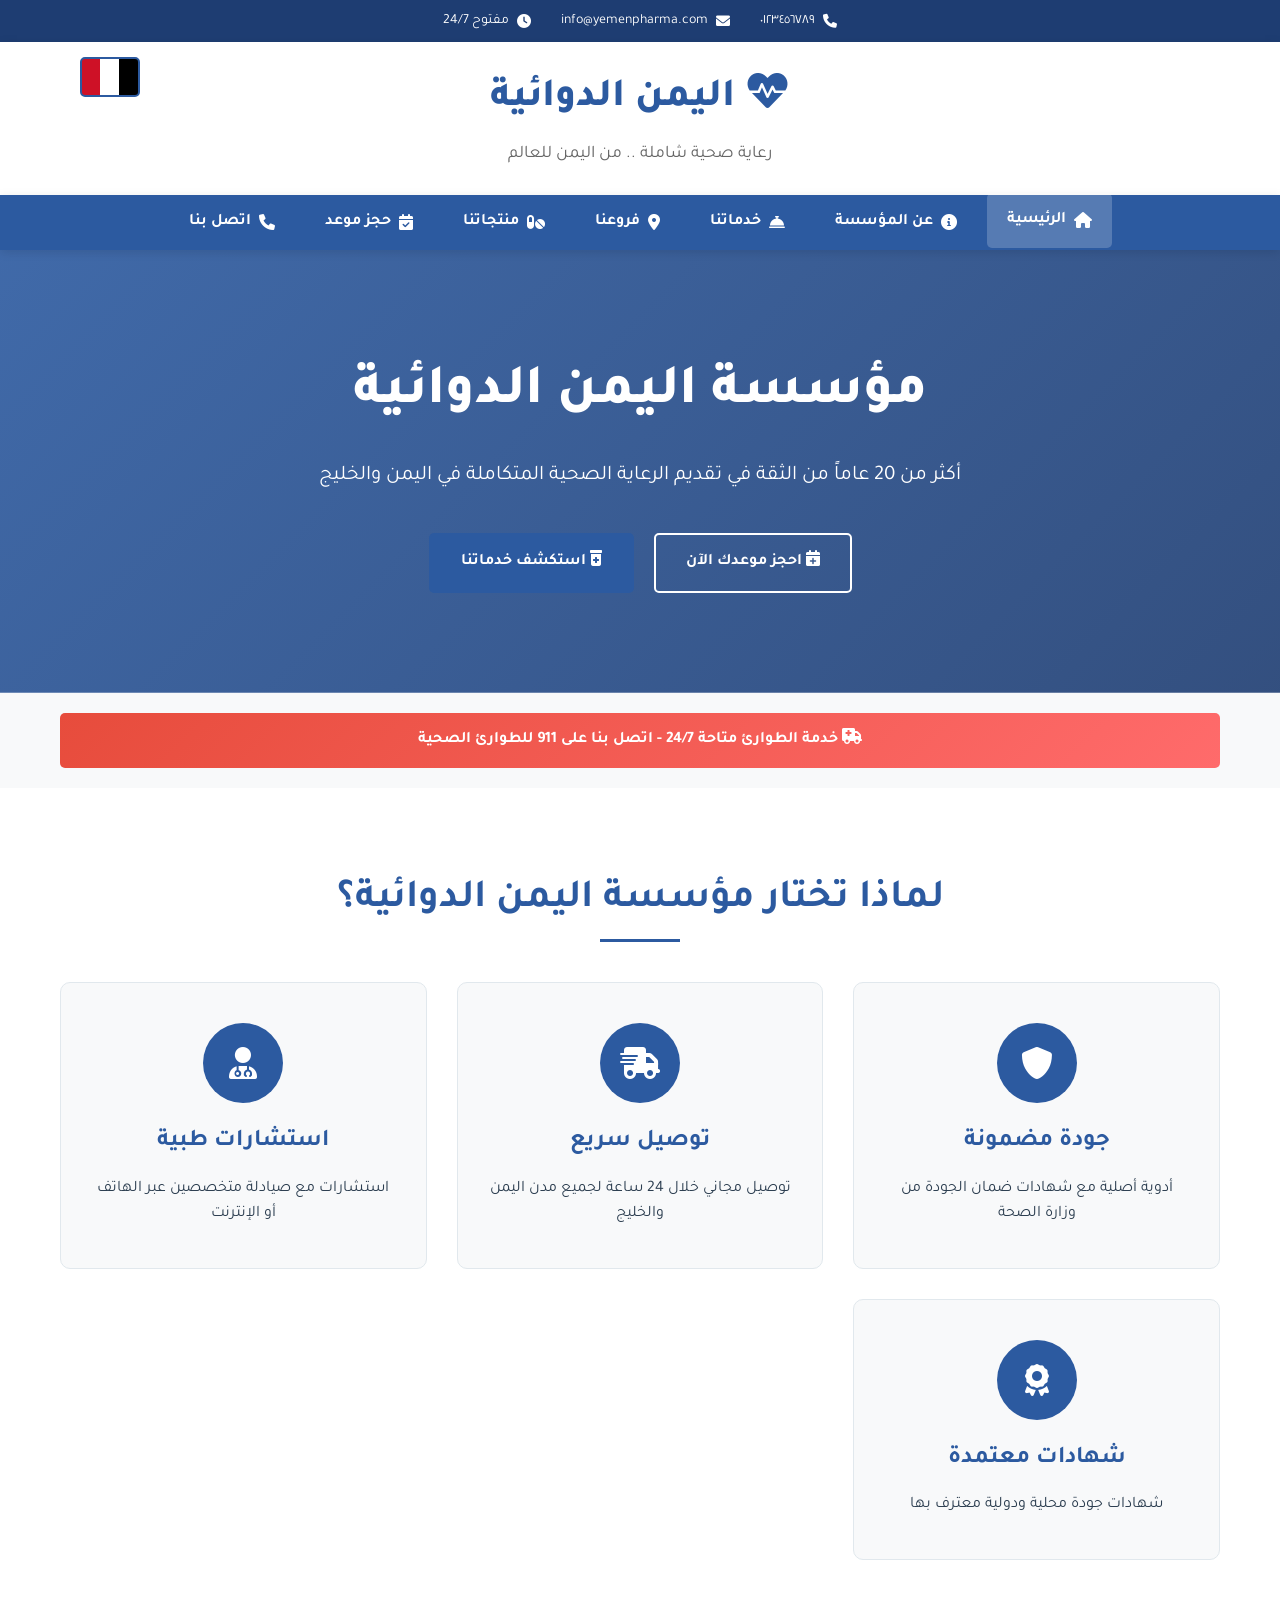
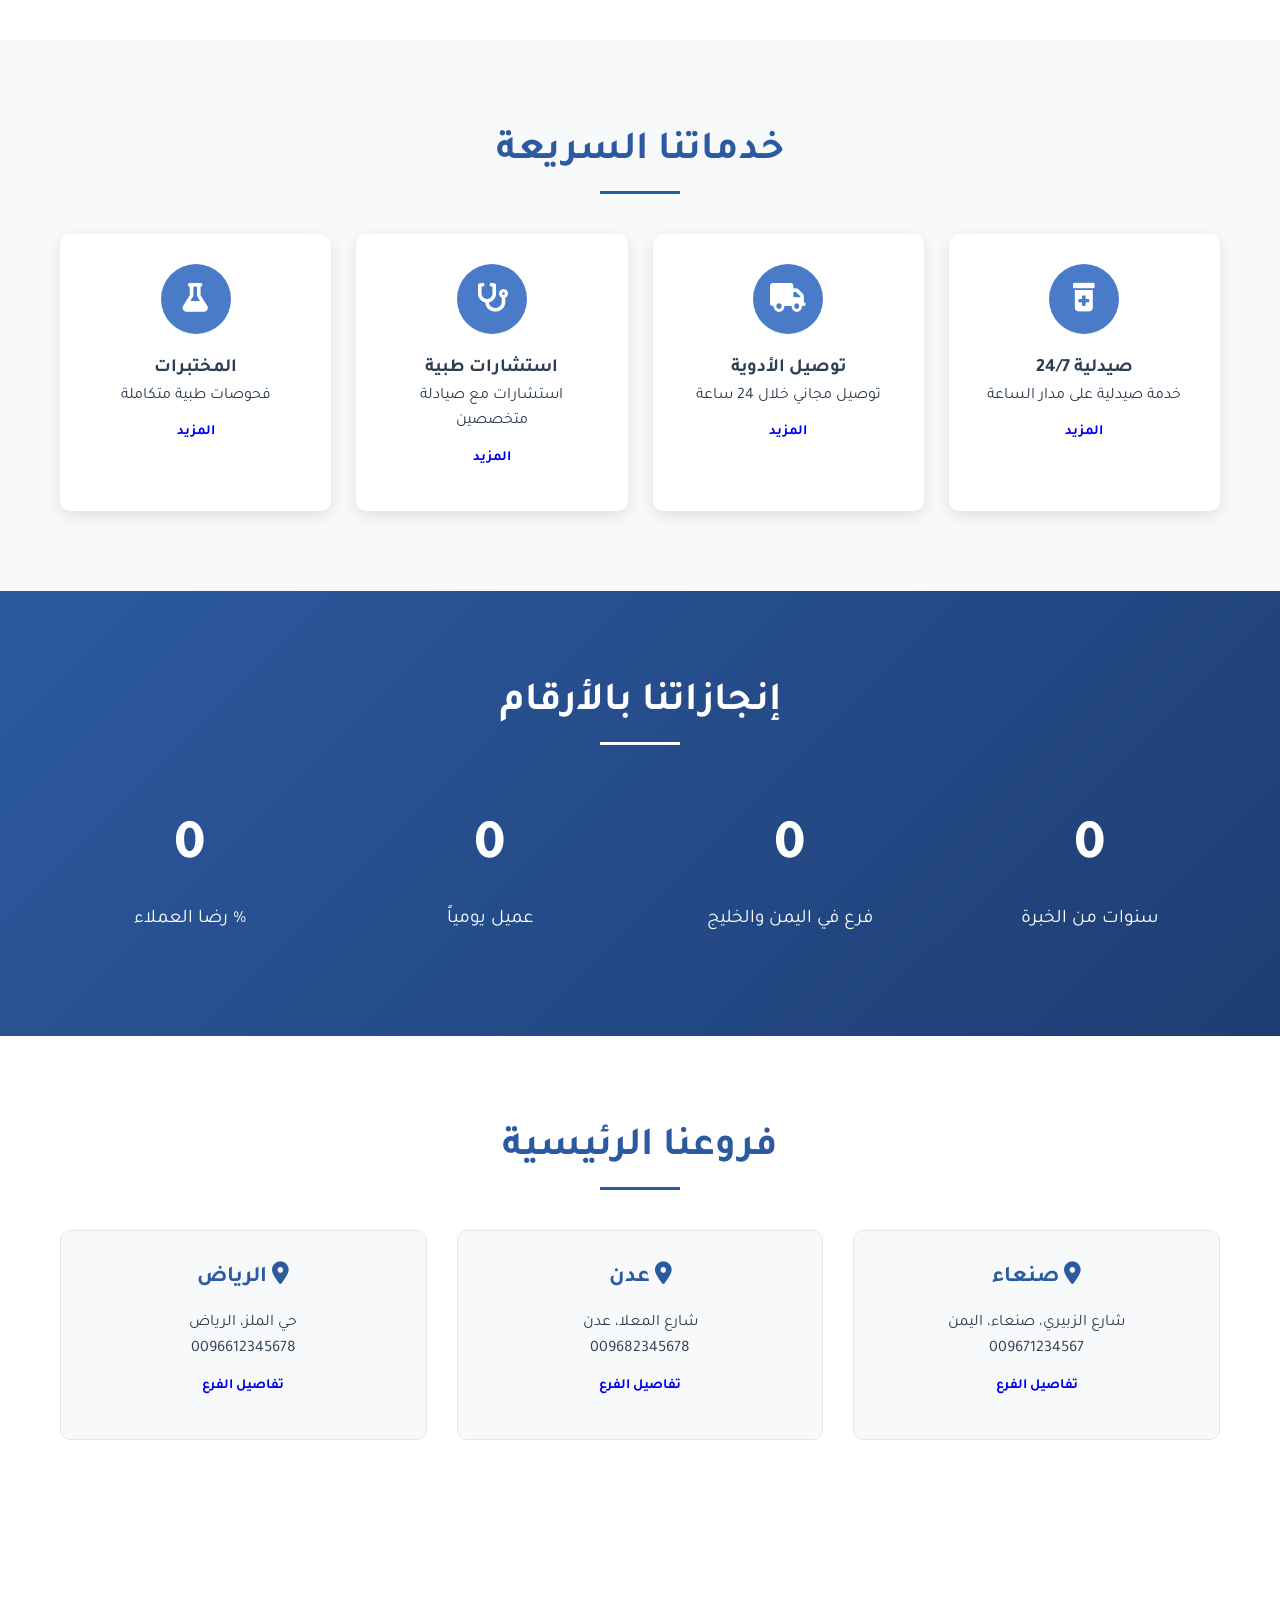
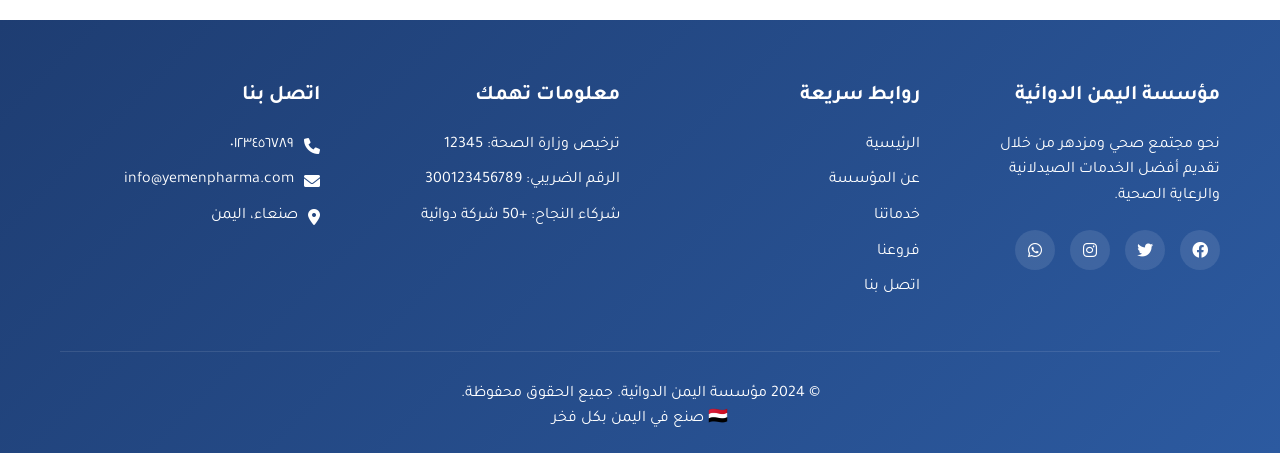
==== index.html @ 2f586ad7 "Add files via upload" ====
<!DOCTYPE html>
<html lang="ar" dir="rtl">
<head>
    <meta charset="UTF-8">
    <meta name="viewport" content="width=device-width, initial-scale=1.0">
    <title>مؤسسة اليمن الدوائية - الصفحة الرئيسية</title>
    <link rel="stylesheet" href="style.css">
    <link rel="stylesheet" href="https://cdnjs.cloudflare.com/ajax/libs/font-awesome/6.0.0/css/all.min.css">
    <link href="https://fonts.googleapis.com/css2?family=Tajawal:wght@300;400;500;600;700;800&display=swap" rel="stylesheet">
</head>
<body>
    <!-- الشريط العلوي -->
    <div class="top-bar">
        <div class="container">
            <div class="top-bar-content">
                <span><i class="fas fa-phone"></i> ٠١٢٣٤٥٦٧٨٩</span>
                <span><i class="fas fa-envelope"></i> info@yemenpharma.com</span>
                <span><i class="fas fa-clock"></i> مفتوح 24/7</span>
            </div>
        </div>
    </div>

    <!-- الهيدر -->
    <header class="header">
        <div class="container">
            <div class="logo-section">
                <div class="yemen-flag"></div>
                <div class="logo">
                    <i class="fas fa-heartbeat"></i> اليمن الدوائية
                </div>
                <p class="tagline">رعاية صحية شاملة .. من اليمن للعالم</p>
            </div>
        </div>

        <!-- التنقل -->
        <nav class="nav">
            <div class="container">
                <button class="mobile-menu-btn" id="mobileMenuBtn">
                    <i class="fas fa-bars"></i>
                </button>
                
                <div class="nav-container" id="navContainer">
                    <a href="index.html" class="active"><i class="fas fa-home"></i> الرئيسية</a>
                    <a href="about.html"><i class="fas fa-info-circle"></i> عن المؤسسة</a>
                    <a href="services.html"><i class="fas fa-concierge-bell"></i> خدماتنا</a>
                    <a href="branches.html"><i class="fas fa-map-marker-alt"></i> فروعنا</a>
                    <a href="products.html"><i class="fas fa-pills"></i> منتجاتنا</a>
                    <a href="booking.html"><i class="fas fa-calendar-check"></i> حجز موعد</a>
                    <a href="contact.html"><i class="fas fa-phone"></i> اتصل بنا</a>
                </div>
            </div>
        </nav>
    </header>

    <!-- قسم البطل -->
    <section class="hero">
        <div class="container">
            <div class="hero-content">
                <h1>مؤسسة اليمن الدوائية</h1>
                <p>أكثر من 20 عاماً من الثقة في تقديم الرعاية الصحية المتكاملة في اليمن والخليج</p>
                <div class="hero-buttons">
                    <a href="booking.html" class="btn btn-outline">
                        <i class="fas fa-calendar-plus"></i> احجز موعدك الآن
                    </a>
                    <a href="services.html" class="btn btn-primary">
                        <i class="fas fa-prescription-bottle-alt"></i> استكشف خدماتنا
                    </a>
                </div>
            </div>
        </div>
    </section>

    <!-- شريط الطوارئ -->
    <div class="container">
        <div class="emergency-banner">
            <i class="fas fa-ambulance"></i>
            خدمة الطوارئ متاحة 24/7 - اتصل بنا على 911 للطوارئ الصحية
        </div>
    </div>

    <!-- المميزات -->
    <section class="features-section">
        <div class="container">
            <h2 class="section-title">لماذا تختار مؤسسة اليمن الدوائية؟</h2>
            
            <div class="features-grid">
                <div class="feature-card">
                    <div class="feature-icon">
                        <i class="fas fa-shield-alt"></i>
                    </div>
                    <h3>جودة مضمونة</h3>
                    <p>أدوية أصلية مع شهادات ضمان الجودة من وزارة الصحة</p>
                </div>
                <div class="feature-card">
                    <div class="feature-icon">
                        <i class="fas fa-shipping-fast"></i>
                    </div>
                    <h3>توصيل سريع</h3>
                    <p>توصيل مجاني خلال 24 ساعة لجميع مدن اليمن والخليج</p>
                </div>
                <div class="feature-card">
                    <div class="feature-icon">
                        <i class="fas fa-user-md"></i>
                    </div>
                    <h3>استشارات طبية</h3>
                    <p>استشارات مع صيادلة متخصصين عبر الهاتف أو الإنترنت</p>
                </div>
                <div class="feature-card">
                    <div class="feature-icon">
                        <i class="fas fa-award"></i>
                    </div>
                    <h3>شهادات معتمدة</h3>
                    <p>شهادات جودة محلية ودولية معترف بها</p>
                </div>
            </div>
        </div>
    </section>

    <!-- الخدمات السريعة -->
    <section class="quick-services">
        <div class="container">
            <h2 class="section-title">خدماتنا السريعة</h2>
            
            <div class="services-grid">
                <div class="service-card">
                    <div class="service-icon">
                        <i class="fas fa-prescription-bottle-alt"></i>
                    </div>
                    <h3>صيدلية 24/7</h3>
                    <p>خدمة صيدلية على مدار الساعة</p>
                    <a href="services.html#pharmacy" class="btn btn-small">المزيد</a>
                </div>
                <div class="service-card">
                    <div class="service-icon">
                        <i class="fas fa-truck"></i>
                    </div>
                    <h3>توصيل الأدوية</h3>
                    <p>توصيل مجاني خلال 24 ساعة</p>
                    <a href="services.html#delivery" class="btn btn-small">المزيد</a>
                </div>
                <div class="service-card">
                    <div class="service-icon">
                        <i class="fas fa-stethoscope"></i>
                    </div>
                    <h3>استشارات طبية</h3>
                    <p>استشارات مع صيادلة متخصصين</p>
                    <a href="services.html#consultation" class="btn btn-small">المزيد</a>
                </div>
                <div class="service-card">
                    <div class="service-icon">
                        <i class="fas fa-flask"></i>
                    </div>
                    <h3>المختبرات</h3>
                    <p>فحوصات طبية متكاملة</p>
                    <a href="services.html#lab" class="btn btn-small">المزيد</a>
                </div>
            </div>
        </div>
    </section>

    <!-- الإحصائيات -->
    <section class="stats-section">
        <div class="container">
            <h2 class="section-title">إنجازاتنا بالأرقام</h2>
            
            <div class="stats-grid">
                <div class="stat-item">
                    <div class="stat-number" data-count="20">0</div>
                    <div class="stat-label">سنوات من الخبرة</div>
                </div>
                <div class="stat-item">
                    <div class="stat-number" data-count="50">0</div>
                    <div class="stat-label">فرع في اليمن والخليج</div>
                </div>
                <div class="stat-item">
                    <div class="stat-number" data-count="1000">0</div>
                    <div class="stat-label">عميل يومياً</div>
                </div>
                <div class="stat-item">
                    <div class="stat-number" data-count="98">0</div>
                    <div class="stat-label">% رضا العملاء</div>
                </div>
            </div>
        </div>
    </section>

    <!-- الفروع الرئيسية -->
    <section class="branches-preview">
        <div class="container">
            <h2 class="section-title">فروعنا الرئيسية</h2>
            
            <div class="branches-grid">
                <div class="branch-card">
                    <h3><i class="fas fa-map-marker-alt"></i> صنعاء</h3>
                    <p>شارع الزبيري، صنعاء، اليمن</p>
                    <p>009671234567</p>
                    <a href="branches.html#sanaa" class="btn btn-small">تفاصيل الفرع</a>
                </div>
                <div class="branch-card">
                    <h3><i class="fas fa-map-marker-alt"></i> عدن</h3>
                    <p>شارع المعلا، عدن</p>
                    <p>009682345678</p>
                    <a href="branches.html#aden" class="btn btn-small">تفاصيل الفرع</a>
                </div>
                <div class="branch-card">
                    <h3><i class="fas fa-map-marker-alt"></i> الرياض</h3>
                    <p>حي الملز، الرياض</p>
                    <p>0096612345678</p>
                    <a href="branches.html#riyadh" class="btn btn-small">تفاصيل الفرع</a>
                </div>
            </div>
            
            <div class="text-center">
                <a href="branches.html" class="btn btn-outline">عرض جميع الفروع</a>
            </div>
        </div>
    </section>

    <!-- الفوتر -->
    <footer class="footer">
        <div class="container">
            <div class="footer-grid">
                <div class="footer-section">
                    <h3>مؤسسة اليمن الدوائية</h3>
                    <p>نحو مجتمع صحي ومزدهر من خلال تقديم أفضل الخدمات الصيدلانية والرعاية الصحية.</p>
                    <div class="social-links">
                        <a href="#"><i class="fab fa-facebook"></i></a>
                        <a href="#"><i class="fab fa-twitter"></i></a>
                        <a href="#"><i class="fab fa-instagram"></i></a>
                        <a href="#"><i class="fab fa-whatsapp"></i></a>
                    </div>
                </div>
                
                <div class="footer-section">
                    <h3>روابط سريعة</h3>
                    <ul>
                        <li><a href="index.html">الرئيسية</a></li>
                        <li><a href="about.html">عن المؤسسة</a></li>
                        <li><a href="services.html">خدماتنا</a></li>
                        <li><a href="branches.html">فروعنا</a></li>
                        <li><a href="contact.html">اتصل بنا</a></li>
                    </ul>
                </div>
                
                <div class="footer-section">
                    <h3>معلومات تهمك</h3>
                    <ul>
                        <li>ترخيص وزارة الصحة: 12345</li>
                        <li>الرقم الضريبي: 300123456789</li>
                        <li>شركاء النجاح: +50 شركة دوائية</li>
                    </ul>
                </div>
                
                <div class="footer-section">
                    <h3>اتصل بنا</h3>
                    <ul class="contact-info">
                        <li><i class="fas fa-phone"></i> ٠١٢٣٤٥٦٧٨٩</li>
                        <li><i class="fas fa-envelope"></i> info@yemenpharma.com</li>
                        <li><i class="fas fa-map-marker-alt"></i> صنعاء، اليمن</li>
                    </ul>
                </div>
            </div>
            
            <div class="footer-bottom">
                <p>&copy; 2024 مؤسسة اليمن الدوائية. جميع الحقوق محفوظة.</p>
                <p>🇾🇪 صنع في اليمن بكل فخر</p>
            </div>
        </div>
    </footer>

    <script src="js/script.js"></script>
</body>
</html>
---- style.css ----
/* Reset وتنسيقات عامة */
* 
{
    margin: 0;
    padding: 0;
    box-sizing: border-box;
}

:root {
    /* ألوان هادئة */
    --primary: #2c5aa0;
    --primary-dark: #1e3d72;
    --primary-light: #4a7bc8;
    --secondary: #f8f9fa;
    --accent: #e74c3c;
    --accent-light: #ff6b6b;
    --text-dark: #2c3e50;
    --text-light: #666666;
    --text-white: #ffffff;
    --border: #e1e8ed;
    --success: #27ae60;
    --warning: #f39c12;
    --shadow: rgba(0, 0, 0, 0.1);
    --shadow-dark: rgba(0, 0, 0, 0.2);
}

body {
    font-family: 'Tajawal', sans-serif;
    line-height: 1.6;
    color: var(--text-dark);
    background: var(--secondary);
    direction: rtl;
}

.container {
    max-width: 1200px;
    margin: 0 auto;
    padding: 0 20px;
}

/* الشريط العلوي */
.top-bar {
    background: var(--primary-dark);
    color: var(--text-white);
    padding: 10px 0;
    font-size: 14px;
}

.top-bar-content {
    display: flex;
    justify-content: center;
    gap: 30px;
    flex-wrap: wrap;
}

.top-bar-content span {
    display: flex;
    align-items: center;
    gap: 8px;
}

/* الهيدر */
.header {
    background: var(--text-white);
    box-shadow: 0 2px 10px var(--shadow);
}

.logo-section {
    text-align: center;
    padding: 25px 0;
    position: relative;
}

.yemen-flag {
    position: absolute;
    top: 15px;
    left: 20px;
    background: linear-gradient(90deg, #ce1126 33%, #ffffff 33%, #ffffff 66%, #000000 66%);
    width: 60px;
    height: 40px;
    border-radius: 5px;
    border: 2px solid var(--primary);
}

.logo {
    font-size: 2.5rem;
    font-weight: 800;
    color: var(--primary);
    margin-bottom: 10px;
}

.tagline {
    color: var(--text-light);
    font-size: 1.1rem;
}

/* التنقل */
.nav {
    background: var(--primary);
    position: sticky;
    top: 0;
    z-index: 1000;
    box-shadow: 0 2px 10px var(--shadow);
}

.nav-container {
    display: flex;
    justify-content: center;
    flex-wrap: wrap;
    padding: 0;
    position: relative;
}

.nav a {
    color: var(--text-white);
    text-decoration: none;
    padding: 15px 20px;
    margin: 0 5px;
    font-weight: 600;
    border-radius: 5px;
    transition: all 0.3s ease;
    display: flex;
    align-items: center;
    gap: 8px;
}

.nav a:hover,
.nav a.active {
    background: rgba(255, 255, 255, 0.2);
    transform: translateY(-2px);
}

.mobile-menu-btn {
    display: none;
    background: none;
    border: none;
    color: var(--text-white);
    font-size: 24px;
    cursor: pointer;
    padding: 10px;
}

/* قسم البطل */
.hero {
    background: linear-gradient(135deg, rgba(44, 90, 160, 0.9), rgba(30, 61, 114, 0.9)), url('https://images.unsplash.com/photo-1559757148-5c350d0d3c56?ixlib=rb-4.0.3&auto=format&fit=crop&w=1200&q=80');
    background-size: cover;
    background-position: center;
    color: var(--text-white);
    padding: 100px 0;
    text-align: center;
}

.hero-content h1 {
    font-size: 3.5rem;
    margin-bottom: 20px;
    font-weight: 800;
}

.hero-content p {
    font-size: 1.3rem;
    margin-bottom: 40px;
    max-width: 700px;
    margin-left: auto;
    margin-right: auto;
}

.hero-buttons {
    display: flex;
    gap: 20px;
    justify-content: center;
    flex-wrap: wrap;
}

/* الأزرار */
.btn {
    display: inline-block;
    padding: 15px 30px;
    border-radius: 5px;
    text-decoration: none;
    font-weight: 600;
    transition: all 0.3s ease;
    border: 2px solid transparent;
    cursor: pointer;
    text-align: center;
}

.btn-primary {
    background: var(--primary);
    color: var(--text-white);
}

.btn-primary:hover {
    background: var(--primary-dark);
    transform: translateY(-2px);
}

.btn-outline {
    background: transparent;
    color: var(--text-white);
    border-color: var(--text-white);
}

.btn-outline:hover {
    background: var(--text-white);
    color: var(--primary);
}

.btn-small {
    padding: 10px 20px;
    font-size: 14px;
}

/* شريط الطوارئ */
.emergency-banner {
    background: linear-gradient(135deg, var(--accent), var(--accent-light));
    color: var(--text-white);
    padding: 15px;
    text-align: center;
    border-radius: 5px;
    margin: 20px 0;
    font-weight: 600;
    animation: pulse 2s infinite;
}

@keyframes pulse {
    0% { transform: scale(1); }
    50% { transform: scale(1.02); }
    100% { transform: scale(1); }
}

/* الأقسام العامة */
.section-title {
    text-align: center;
    font-size: 2.5rem;
    color: var(--primary);
    margin-bottom: 50px;
    font-weight: 700;
    position: relative;
}

.section-title::after {
    content: '';
    position: absolute;
    bottom: -10px;
    right: 50%;
    transform: translateX(50%);
    width: 80px;
    height: 3px;
    background: var(--primary);
}

/* المميزات */
.features-section {
    padding: 80px 0;
    background: var(--text-white);
}

.features-grid {
    display: grid;
    grid-template-columns: repeat(auto-fit, minmax(280px, 1fr));
    gap: 30px;
}

.feature-card {
    background: var(--secondary);
    padding: 40px 30px;
    border-radius: 10px;
    text-align: center;
    transition: all 0.3s ease;
    border: 1px solid var(--border);
}

.feature-card:hover {
    transform: translateY(-5px);
    box-shadow: 0 10px 30px var(--shadow);
}

.feature-icon {
    width: 80px;
    height: 80px;
    background: var(--primary);
    border-radius: 50%;
    display: flex;
    align-items: center;
    justify-content: center;
    margin: 0 auto 20px;
    color: var(--text-white);
    font-size: 2rem;
}

.feature-card h3 {
    color: var(--primary);
    margin-bottom: 15px;
    font-size: 1.5rem;
}

/* الخدمات السريعة */
.quick-services {
    padding: 80px 0;
    background: var(--secondary);
}

.services-grid {
    display: grid;
    grid-template-columns: repeat(auto-fit, minmax(250px, 1fr));
    gap: 25px;
}

.service-card {
    background: var(--text-white);
    padding: 30px;
    border-radius: 10px;
    text-align: center;
    box-shadow: 0 5px 15px var(--shadow);
    transition: all 0.3s ease;
}

.service-card:hover {
    transform: translateY(-5px);
    box-shadow: 0 10px 25px var(--shadow-dark);
}

.service-icon {
    width: 70px;
    height: 70px;
    background: var(--primary-light);
    border-radius: 50%;
    display: flex;
    align-items: center;
    justify-content: center;
    margin: 0 auto 20px;
    color: var(--text-white);
    font-size: 1.8rem;
}

/* الإحصائيات */
.stats-section {
    padding: 80px 0;
    background: linear-gradient(135deg, var(--primary), var(--primary-dark));
    color: var(--text-white);
}

.stats-section .section-title {
    color: var(--text-white);
}

.stats-section .section-title::after {
    background: var(--text-white);
}

.stats-grid {
    display: grid;
    grid-template-columns: repeat(auto-fit, minmax(200px, 1fr));
    gap: 40px;
    text-align: center;
}

.stat-item {
    padding: 20px;
}

.stat-number {
    font-size: 3.5rem;
    font-weight: 800;
    margin-bottom: 10px;
    color: var(--text-white);
}

.stat-label {
    font-size: 1.2rem;
    color: var(--text-white);
}

/* الفروع */
.branches-preview {
    padding: 80px 0;
    background: var(--text-white);
}

.branches-grid {
    display: grid;
    grid-template-columns: repeat(auto-fit, minmax(300px, 1fr));
    gap: 30px;
    margin-bottom: 40px;
}

.branch-card {
    background: var(--secondary);
    padding: 30px;
    border-radius: 10px;
    text-align: center;
    border: 1px solid var(--border);
    transition: all 0.3s ease;
}

.branch-card:hover {
    transform: translateY(-5px);
    box-shadow: 0 10px 25px var(--shadow);
}

.branch-card h3 {
    color: var(--primary);
    margin-bottom: 15px;
    font-size: 1.4rem;
}

.text-center {
    text-align: center;
}

/* الفوتر */
.footer {
    background: linear-gradient(135deg, var(--primary-dark), var(--primary));
    color: var(--text-white);
    padding: 60px 0 20px;
}

.footer-grid {
    display: grid;
    grid-template-columns: repeat(auto-fit, minmax(250px, 1fr));
    gap: 40px;
    margin-bottom: 40px;
}

.footer-section h3 {
    color: var(--text-white);
    margin-bottom: 20px;
    font-size: 1.3rem;
}

.footer-section ul {
    list-style: none;
}

.footer-section ul li {
    margin-bottom: 10px;
}

.footer-section ul li a {
    color: var(--text-white);
    text-decoration: none;
    transition: color 0.3s ease;
}

.footer-section ul li a:hover {
    color: var(--accent-light);
}

.contact-info li {
    display: flex;
    align-items: center;
    gap: 10px;
}

.social-links {
    display: flex;
    gap: 15px;
    margin-top: 20px;
}

.social-links a {
    display: flex;
    align-items: center;
    justify-content: center;
    width: 40px;
    height: 40px;
    background: rgba(255, 255, 255, 0.1);
    border-radius: 50%;
    color: var(--text-white);
    text-decoration: none;
    transition: all 0.3s ease;
}

.social-links a:hover {
    background: var(--text-white);
    color: var(--primary);
    transform: translateY(-3px);
}

.footer-bottom {
    text-align: center;
    padding-top: 30px;
    border-top: 1px solid rgba(255, 255, 255, 0.1);
}

/* صفحات داخلية */
.page-header {
    background: linear-gradient(135deg, var(--primary), var(--primary-dark));
    color: var(--text-white);
    padding: 80px 0;
    text-align: center;
}

.page-header h1 {
    font-size: 3rem;
    margin-bottom: 20px;
}

.breadcrumb {
    background: var(--secondary);
    padding: 15px 0;
    margin-bottom: 40px;
}

.breadcrumb-content {
    display: flex;
    gap: 10px;
    flex-wrap: wrap;
}

.breadcrumb a {
    color: var(--primary);
    text-decoration: none;
}

.breadcrumb span {
    color: var(--text-light);
}

.page-content {
    padding: 60px 0;
    background: var(--text-white);
}

/* تجاوبية */
@media (max-width: 768px) {
    .container {
        padding: 0 15px;
    }
    
    .top-bar-content {
        flex-direction: column;
        gap: 10px;
        text-align: center;
    }
    
    .mobile-menu-btn {
        display: block;
        position: absolute;
        left: 20px;
        top: 50%;
        transform: translateY(-50%);
    }
    
    .nav-container {
        flex-direction: column;
        display: none;
        background: var(--primary);
        position: absolute;
        top: 100%;
        right: 0;
        left: 0;
        box-shadow: 0 5px 15px var(--shadow-dark);
    }
    
    .nav-container.active {
        display: flex;
    }
    
    .nav a {
        margin: 5px 0;
        border-radius: 0;
        border-bottom: 1px solid rgba(255, 255, 255, 0.1);
    }
    
    .hero-content h1 {
        font-size: 2.5rem;
    }
    
    .hero-content p {
        font-size: 1.1rem;
    }
    
    .hero-buttons {
        flex-direction: column;
        align-items: center;
    }
    
    .btn {
        width: 100%;
        max-width: 300px;
    }
    
    .section-title {
        font-size: 2rem;
    }
    
    .features-grid,
    .services-grid,
    .stats-grid,
    .branches-grid,
    .footer-grid {
        grid-template-columns: 1fr;
    }
    
    .logo {
        font-size: 2rem;
    }
    
    .yemen-flag {
        width: 50px;
        height: 35px;
        left: 10px;
    }
}

@media (max-width: 480px) {
    .hero {
        padding: 60px 0;
    }
    
    .hero-content h1 {
        font-size: 2rem;
    }
    
    .page-header h1 {
        font-size: 2.2rem;
    }
    
    .feature-card,
    .service-card,
    .branch-card {
        padding: 25px 20px;
    }
    
    .stat-number {
        font-size: 2.5rem;
    }
}
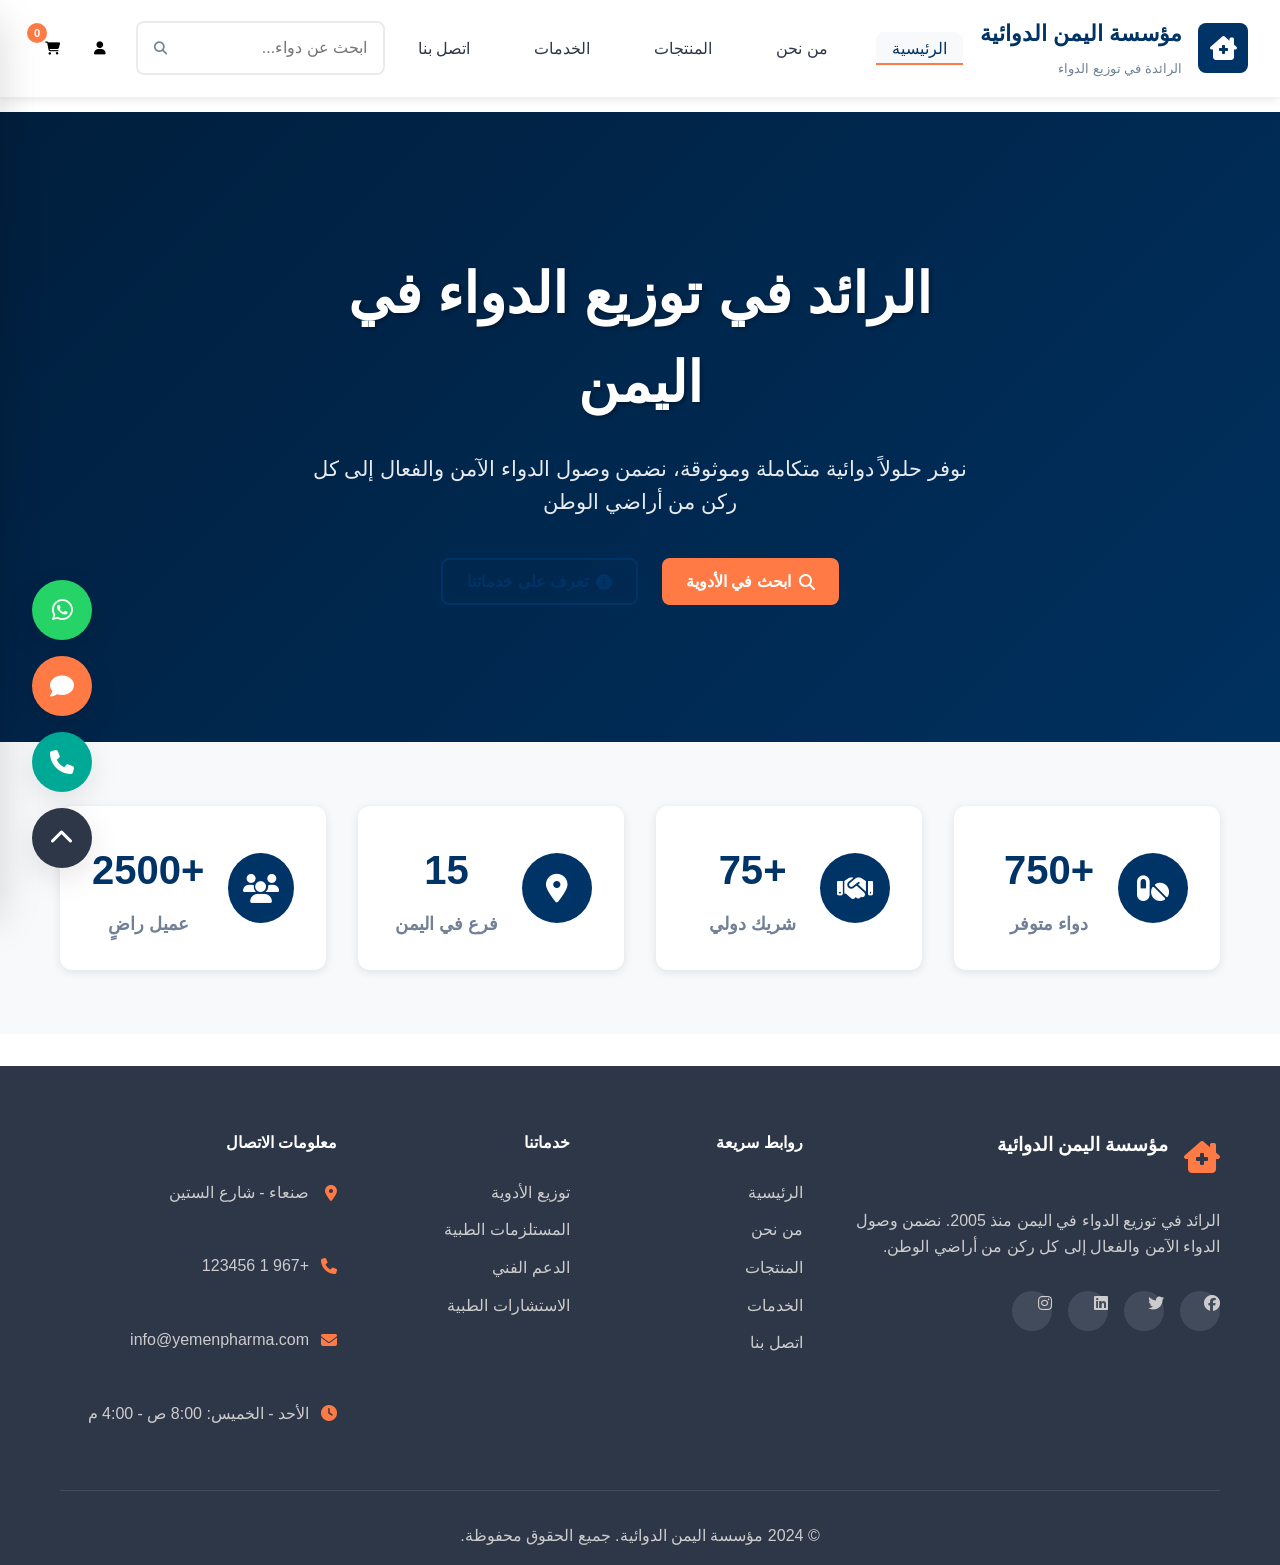
==== commit ca209633: "مؤسسة اليمن الدوائية من اليمن الي العالم نحوى مستقبل افضل" ====
--- a/index.html
+++ b/index.html
@@ -3,271 +3,474 @@
 <head>
     <meta charset="UTF-8">
     <meta name="viewport" content="width=device-width, initial-scale=1.0">
-    <title>مؤسسة اليمن الدوائية - الصفحة الرئيسية</title>
-    <link rel="stylesheet" href="style.css">
-    <link rel="stylesheet" href="https://cdnjs.cloudflare.com/ajax/libs/font-awesome/6.0.0/css/all.min.css">
-    <link href="https://fonts.googleapis.com/css2?family=Tajawal:wght@300;400;500;600;700;800&display=swap" rel="stylesheet">
+    <title>مؤسسة اليمن الدوائية - الرائد في توزيع الدواء في اليمن</title>
+    <meta name="description" content="مؤسسة اليمن الدوائية - توزيع الأدوية والمستلزمات الطبية في جميع أنحاء اليمن. أدوية مضمونة الجودة من شركات عالمية.">
+    
+    <!-- مكتبات -->
+    <link rel="stylesheet" href="https://cdnjs.cloudflare.com/ajax/libs/font-awesome/6.4.0/css/all.min.css">
+    <style>
+        /* سيتم إضافة الأنماط هنا مؤقتاً حتى يتم تحميل CSS */
+        .loading {
+            position: fixed;
+            top: 0;
+            left: 0;
+            width: 100%;
+            height: 100%;
+            background: white;
+            display: flex;
+            justify-content: center;
+            align-items: center;
+            z-index: 9999;
+        }
+    </style>
 </head>
 <body>
-    <!-- الشريط العلوي -->
-    <div class="top-bar">
-        <div class="container">
-            <div class="top-bar-content">
-                <span><i class="fas fa-phone"></i> ٠١٢٣٤٥٦٧٨٩</span>
-                <span><i class="fas fa-envelope"></i> info@yemenpharma.com</span>
-                <span><i class="fas fa-clock"></i> مفتوح 24/7</span>
-            </div>
+    <!-- شاشة التحميل -->
+    <div class="loading" id="loading">
+        <div style="text-align: center;">
+            <div style="width: 60px; height: 60px; border: 4px solid #f3f3f3; border-top: 4px solid #003366; border-radius: 50%; animation: spin 1s linear infinite; margin: 0 auto 20px;"></div>
+            <p>جاري تحميل مؤسسة اليمن الدوائية...</p>
         </div>
     </div>
 
-    <!-- الهيدر -->
-    <header class="header">
-        <div class="container">
-            <div class="logo-section">
-                <div class="yemen-flag"></div>
-                <div class="logo">
-                    <i class="fas fa-heartbeat"></i> اليمن الدوائية
-                </div>
-                <p class="tagline">رعاية صحية شاملة .. من اليمن للعالم</p>
-            </div>
-        </div>
-
-        <!-- التنقل -->
-        <nav class="nav">
-            <div class="container">
-                <button class="mobile-menu-btn" id="mobileMenuBtn">
+    <!-- شريط التنقل -->
+    <nav class="navbar" id="navbar">
+        <div class="nav-container">
+            <div class="logo">
+                <div class="logo-icon">
+                    <i class="fas fa-clinic-medical"></i>
+                </div>
+                <div class="logo-text">
+                    <h1>مؤسسة اليمن الدوائية</h1>
+                    <span>الرائدة في توزيع الدواء</span>
+                </div>
+            </div>
+            
+            <ul class="nav-links" id="navLinks">
+                <li><a href="#home" class="nav-link active" data-section="home">الرئيسية</a></li>
+                <li><a href="#about" class="nav-link" data-section="about">من نحن</a></li>
+                <li><a href="#products" class="nav-link" data-section="products">المنتجات</a></li>
+                <li><a href="#services" class="nav-link" data-section="services">الخدمات</a></li>
+                <li><a href="#contact" class="nav-link" data-section="contact">اتصل بنا</a></li>
+            </ul>
+
+            <div class="nav-actions">
+                <div class="search-box">
+                    <input type="text" id="globalSearch" placeholder="ابحث عن دواء...">
+                    <button class="search-btn"><i class="fas fa-search"></i></button>
+                </div>
+                <div class="nav-buttons">
+                    <button class="nav-btn" id="userBtn">
+                        <i class="fas fa-user"></i>
+                    </button>
+                    <button class="nav-btn cart-btn" id="cartBtn">
+                        <i class="fas fa-shopping-cart"></i>
+                        <span class="cart-badge" id="cartBadge">0</span>
+                    </button>
+                </div>
+                <button class="mobile-menu" id="mobileMenu">
                     <i class="fas fa-bars"></i>
                 </button>
+            </div>
+        </div>
+    </nav>
+
+    <!-- سلة المشتريات -->
+    <div class="cart-sidebar" id="cartSidebar">
+        <div class="cart-header">
+            <h3><i class="fas fa-shopping-cart"></i> سلة المشتريات</h3>
+            <button class="close-btn" id="closeCart">&times;</button>
+        </div>
+        <div class="cart-body">
+            <div class="cart-items" id="cartItems">
+                <!-- سيتم ملؤه بالجافاسكريبت -->
+            </div>
+            <div class="cart-summary">
+                <div class="summary-row">
+                    <span>المجموع:</span>
+                    <span id="cartSubtotal">0 ريال</span>
+                </div>
+                <div class="summary-row">
+                    <span>رسوم الشحن:</span>
+                    <span id="cartShipping">0 ريال</span>
+                </div>
+                <div class="summary-row total">
+                    <span>الإجمالي:</span>
+                    <span id="cartTotal">0 ريال</span>
+                </div>
+                <button class="btn btn-primary checkout-btn" id="checkoutBtn">
+                    <i class="fas fa-credit-card"></i> إتمام الشراء
+                </button>
+            </div>
+        </div>
+    </div>
+
+    <!-- المحتوى الرئيسي -->
+    <main class="main-content">
+        <!-- قسم الرئيسية -->
+        <section id="home" class="section active">
+            <div class="hero">
+                <div class="hero-background">
+                    <div class="hero-overlay"></div>
+                </div>
+                <div class="hero-content">
+                    <div class="container">
+                        <h1 class="hero-title">الرائد في توزيع الدواء في اليمن</h1>
+                        <p class="hero-description">نوفر حلولاً دوائية متكاملة وموثوقة، نضمن وصول الدواء الآمن والفعال إلى كل ركن من أراضي الوطن</p>
+                        <div class="hero-actions">
+                            <button class="btn btn-primary" onclick="showSection('products')">
+                                <i class="fas fa-search"></i> ابحث في الأدوية
+                            </button>
+                            <button class="btn btn-secondary" onclick="showSection('about')">
+                                <i class="fas fa-info-circle"></i> تعرف على خدماتنا
+                            </button>
+                        </div>
+                    </div>
+                </div>
+            </div>
+
+            <!-- الإحصائيات -->
+            <div class="stats-section">
+                <div class="container">
+                    <div class="stats-grid">
+                        <div class="stat-card">
+                            <div class="stat-icon">
+                                <i class="fas fa-pills"></i>
+                            </div>
+                            <div class="stat-content">
+                                <h3>+750</h3>
+                                <p>دواء متوفر</p>
+                            </div>
+                        </div>
+                        <div class="stat-card">
+                            <div class="stat-icon">
+                                <i class="fas fa-handshake"></i>
+                            </div>
+                            <div class="stat-content">
+                                <h3>+75</h3>
+                                <p>شريك دولي</p>
+                            </div>
+                        </div>
+                        <div class="stat-card">
+                            <div class="stat-icon">
+                                <i class="fas fa-map-marker-alt"></i>
+                            </div>
+                            <div class="stat-content">
+                                <h3>15</h3>
+                                <p>فرع في اليمن</p>
+                            </div>
+                        </div>
+                        <div class="stat-card">
+                            <div class="stat-icon">
+                                <i class="fas fa-users"></i>
+                            </div>
+                            <div class="stat-content">
+                                <h3>+2500</h3>
+                                <p>عميل راضٍ</p>
+                            </div>
+                        </div>
+                    </div>
+                </div>
+            </div>
+        </section>
+
+        <!-- قسم من نحن -->
+        <section id="about" class="section">
+            <div class="container">
+                <h2 class="section-title">من نحن</h2>
+                <div class="about-content">
+                    <div class="about-text">
+                        <p class="about-description">
+                            مؤسسة اليمن الدوائية هي الرائدة في مجال توزيع الأدوية والمستلزمات الطبية في الجمهورية اليمنية. 
+                            نعمل منذ عام 2005 على توفير أدوية مضمونة الجودة من شركات عالمية مرموقة.
+                        </p>
+                        <div class="features-grid">
+                            <div class="feature-item">
+                                <i class="fas fa-check-circle"></i>
+                                <span>تراخيص معتمدة من وزارة الصحة</span>
+                            </div>
+                            <div class="feature-item">
+                                <i class="fas fa-check-circle"></i>
+                                <span>شهادات جودة عالمية (ISO 9001)</span>
+                            </div>
+                            <div class="feature-item">
+                                <i class="fas fa-check-circle"></i>
+                                <span>فريق طبي متخصص</span>
+                            </div>
+                            <div class="feature-item">
+                                <i class="fas fa-check-circle"></i>
+                                <span>نظام توزيع يغطي جميع المحافظات</span>
+                            </div>
+                        </div>
+                    </div>
+                </div>
+            </div>
+        </section>
+
+        <!-- قسم المنتجات -->
+        <section id="products" class="section">
+            <div class="container">
+                <h2 class="section-title">منتجاتنا الدوائية</h2>
                 
-                <div class="nav-container" id="navContainer">
-                    <a href="index.html" class="active"><i class="fas fa-home"></i> الرئيسية</a>
-                    <a href="about.html"><i class="fas fa-info-circle"></i> عن المؤسسة</a>
-                    <a href="services.html"><i class="fas fa-concierge-bell"></i> خدماتنا</a>
-                    <a href="branches.html"><i class="fas fa-map-marker-alt"></i> فروعنا</a>
-                    <a href="products.html"><i class="fas fa-pills"></i> منتجاتنا</a>
-                    <a href="booking.html"><i class="fas fa-calendar-check"></i> حجز موعد</a>
-                    <a href="contact.html"><i class="fas fa-phone"></i> اتصل بنا</a>
-                </div>
-            </div>
-        </nav>
-    </header>
-
-    <!-- قسم البطل -->
-    <section class="hero">
-        <div class="container">
-            <div class="hero-content">
-                <h1>مؤسسة اليمن الدوائية</h1>
-                <p>أكثر من 20 عاماً من الثقة في تقديم الرعاية الصحية المتكاملة في اليمن والخليج</p>
-                <div class="hero-buttons">
-                    <a href="booking.html" class="btn btn-outline">
-                        <i class="fas fa-calendar-plus"></i> احجز موعدك الآن
-                    </a>
-                    <a href="services.html" class="btn btn-primary">
-                        <i class="fas fa-prescription-bottle-alt"></i> استكشف خدماتنا
-                    </a>
-                </div>
-            </div>
-        </div>
-    </section>
-
-    <!-- شريط الطوارئ -->
-    <div class="container">
-        <div class="emergency-banner">
-            <i class="fas fa-ambulance"></i>
-            خدمة الطوارئ متاحة 24/7 - اتصل بنا على 911 للطوارئ الصحية
-        </div>
-    </div>
-
-    <!-- المميزات -->
-    <section class="features-section">
-        <div class="container">
-            <h2 class="section-title">لماذا تختار مؤسسة اليمن الدوائية؟</h2>
-            
-            <div class="features-grid">
-                <div class="feature-card">
-                    <div class="feature-icon">
-                        <i class="fas fa-shield-alt"></i>
-                    </div>
-                    <h3>جودة مضمونة</h3>
-                    <p>أدوية أصلية مع شهادات ضمان الجودة من وزارة الصحة</p>
-                </div>
-                <div class="feature-card">
-                    <div class="feature-icon">
-                        <i class="fas fa-shipping-fast"></i>
-                    </div>
-                    <h3>توصيل سريع</h3>
-                    <p>توصيل مجاني خلال 24 ساعة لجميع مدن اليمن والخليج</p>
-                </div>
-                <div class="feature-card">
-                    <div class="feature-icon">
-                        <i class="fas fa-user-md"></i>
-                    </div>
-                    <h3>استشارات طبية</h3>
-                    <p>استشارات مع صيادلة متخصصين عبر الهاتف أو الإنترنت</p>
-                </div>
-                <div class="feature-card">
-                    <div class="feature-icon">
-                        <i class="fas fa-award"></i>
-                    </div>
-                    <h3>شهادات معتمدة</h3>
-                    <p>شهادات جودة محلية ودولية معترف بها</p>
-                </div>
-            </div>
-        </div>
-    </section>
-
-    <!-- الخدمات السريعة -->
-    <section class="quick-services">
-        <div class="container">
-            <h2 class="section-title">خدماتنا السريعة</h2>
-            
-            <div class="services-grid">
-                <div class="service-card">
-                    <div class="service-icon">
-                        <i class="fas fa-prescription-bottle-alt"></i>
-                    </div>
-                    <h3>صيدلية 24/7</h3>
-                    <p>خدمة صيدلية على مدار الساعة</p>
-                    <a href="services.html#pharmacy" class="btn btn-small">المزيد</a>
-                </div>
-                <div class="service-card">
-                    <div class="service-icon">
-                        <i class="fas fa-truck"></i>
-                    </div>
-                    <h3>توصيل الأدوية</h3>
-                    <p>توصيل مجاني خلال 24 ساعة</p>
-                    <a href="services.html#delivery" class="btn btn-small">المزيد</a>
-                </div>
-                <div class="service-card">
-                    <div class="service-icon">
-                        <i class="fas fa-stethoscope"></i>
-                    </div>
-                    <h3>استشارات طبية</h3>
-                    <p>استشارات مع صيادلة متخصصين</p>
-                    <a href="services.html#consultation" class="btn btn-small">المزيد</a>
-                </div>
-                <div class="service-card">
-                    <div class="service-icon">
-                        <i class="fas fa-flask"></i>
-                    </div>
-                    <h3>المختبرات</h3>
-                    <p>فحوصات طبية متكاملة</p>
-                    <a href="services.html#lab" class="btn btn-small">المزيد</a>
-                </div>
-            </div>
-        </div>
-    </section>
-
-    <!-- الإحصائيات -->
-    <section class="stats-section">
-        <div class="container">
-            <h2 class="section-title">إنجازاتنا بالأرقام</h2>
-            
-            <div class="stats-grid">
-                <div class="stat-item">
-                    <div class="stat-number" data-count="20">0</div>
-                    <div class="stat-label">سنوات من الخبرة</div>
-                </div>
-                <div class="stat-item">
-                    <div class="stat-number" data-count="50">0</div>
-                    <div class="stat-label">فرع في اليمن والخليج</div>
-                </div>
-                <div class="stat-item">
-                    <div class="stat-number" data-count="1000">0</div>
-                    <div class="stat-label">عميل يومياً</div>
-                </div>
-                <div class="stat-item">
-                    <div class="stat-number" data-count="98">0</div>
-                    <div class="stat-label">% رضا العملاء</div>
-                </div>
-            </div>
-        </div>
-    </section>
-
-    <!-- الفروع الرئيسية -->
-    <section class="branches-preview">
-        <div class="container">
-            <h2 class="section-title">فروعنا الرئيسية</h2>
-            
-            <div class="branches-grid">
-                <div class="branch-card">
-                    <h3><i class="fas fa-map-marker-alt"></i> صنعاء</h3>
-                    <p>شارع الزبيري، صنعاء، اليمن</p>
-                    <p>009671234567</p>
-                    <a href="branches.html#sanaa" class="btn btn-small">تفاصيل الفرع</a>
-                </div>
-                <div class="branch-card">
-                    <h3><i class="fas fa-map-marker-alt"></i> عدن</h3>
-                    <p>شارع المعلا، عدن</p>
-                    <p>009682345678</p>
-                    <a href="branches.html#aden" class="btn btn-small">تفاصيل الفرع</a>
-                </div>
-                <div class="branch-card">
-                    <h3><i class="fas fa-map-marker-alt"></i> الرياض</h3>
-                    <p>حي الملز، الرياض</p>
-                    <p>0096612345678</p>
-                    <a href="branches.html#riyadh" class="btn btn-small">تفاصيل الفرع</a>
-                </div>
-            </div>
-            
-            <div class="text-center">
-                <a href="branches.html" class="btn btn-outline">عرض جميع الفروع</a>
-            </div>
-        </div>
-    </section>
-
-    <!-- الفوتر -->
+                <!-- شريط البحث والتصفية -->
+                <div class="products-controls">
+                    <div class="search-container">
+                        <div class="search-box">
+                            <input type="text" id="productSearch" placeholder="ابحث عن دواء أو منتج...">
+                            <button class="search-btn" onclick="searchProducts()">
+                                <i class="fas fa-search"></i>
+                            </button>
+                        </div>
+                    </div>
+                    
+                    <div class="filters-container">
+                        <select id="categoryFilter" class="filter-select" onchange="filterProducts()">
+                            <option value="">جميع الفئات</option>
+                            <option value="مضادات حيوية">مضادات حيوية</option>
+                            <option value="مسكنات">مسكنات</option>
+                            <option value="مستلزمات طبية">مستلزمات طبية</option>
+                            <option value="فيتامينات">فيتامينات</option>
+                            <option value="أدوية مزمنة">أدوية مزمنة</option>
+                        </select>
+                        
+                        <select id="sortFilter" class="filter-select" onchange="sortProducts()">
+                            <option value="name">الترتيب بالأسم</option>
+                            <option value="price">الترتيب بالسعر</option>
+                            <option value="category">الترتيب بالفئة</option>
+                        </select>
+                    </div>
+                </div>
+
+                <!-- شبكة المنتجات -->
+                <div class="products-grid" id="productsGrid">
+                    <!-- سيتم ملؤه بالجافاسكريبت -->
+                </div>
+            </div>
+        </section>
+
+        <!-- قسم الخدمات -->
+        <section id="services" class="section">
+            <div class="container">
+                <h2 class="section-title">خدماتنا</h2>
+                <div class="services-grid">
+                    <div class="service-card">
+                        <div class="service-icon">
+                            <i class="fas fa-truck"></i>
+                        </div>
+                        <h3>التوزيع واللوجستيات</h3>
+                        <p>شبكة توزيع شاملة تغطي جميع محافظات اليمن بأسطول حديث ومجهز</p>
+                    </div>
+                    
+                    <div class="service-card">
+                        <div class="service-icon">
+                            <i class="fas fa-headset"></i>
+                        </div>
+                        <h3>الدعم الفني</h3>
+                        <p>فريق دعم فني متخصص للإجابة على استفسارات الصيادلة والأطباء</p>
+                    </div>
+                    
+                    <div class="service-card">
+                        <div class="service-icon">
+                            <i class="fas fa-clipboard-check"></i>
+                        </div>
+                        <h3>ضمان الجودة</h3>
+                        <p>نظام متكامل لمراقبة الجودة وفق أعلى المعايير الدولية</p>
+                    </div>
+
+                    <div class="service-card">
+                        <div class="service-icon">
+                            <i class="fas fa-database"></i>
+                        </div>
+                        <h3>تخزين البيانات</h3>
+                        <p>نظام آمن لتخزين وإدارة بيانات العملاء والمنتجات</p>
+                    </div>
+                </div>
+            </div>
+        </section>
+
+        <!-- قسم اتصل بنا -->
+        <section id="contact" class="section">
+            <div class="container">
+                <h2 class="section-title">اتصل بنا</h2>
+                <div class="contact-content">
+                    <div class="contact-info">
+                        <div class="contact-item">
+                            <div class="contact-icon">
+                                <i class="fas fa-map-marker-alt"></i>
+                            </div>
+                            <div class="contact-details">
+                                <h3>العنوان</h3>
+                                <p>صنعاء - شارع الستين - مبنى مؤسسة اليمن الدوائية</p>
+                            </div>
+                        </div>
+                        
+                        <div class="contact-item">
+                            <div class="contact-icon">
+                                <i class="fas fa-phone"></i>
+                            </div>
+                            <div class="contact-details">
+                                <h3>الهاتف</h3>
+                                <p>+967 1 123456</p>
+                            </div>
+                        </div>
+                        
+                        <div class="contact-item">
+                            <div class="contact-icon">
+                                <i class="fas fa-envelope"></i>
+                            </div>
+                            <div class="contact-details">
+                                <h3>البريد الإلكتروني</h3>
+                                <p>info@yemenpharma.com</p>
+                            </div>
+                        </div>
+                        
+                        <div class="contact-item">
+                            <div class="contact-icon">
+                                <i class="fas fa-clock"></i>
+                            </div>
+                            <div class="contact-details">
+                                <h3>ساعات العمل</h3>
+                                <p>الأحد - الخميس: 8:00 ص - 4:00 م</p>
+                            </div>
+                        </div>
+                    </div>
+                    
+                    <form class="contact-form" id="contactForm">
+                        <h3>أرسل رسالة</h3>
+                        <div class="form-group">
+                            <input type="text" placeholder="الاسم الكامل" required>
+                        </div>
+                        <div class="form-group">
+                            <input type="email" placeholder="البريد الإلكتروني" required>
+                        </div>
+                        <div class="form-group">
+                            <input type="text" placeholder="الموضوع" required>
+                        </div>
+                        <div class="form-group">
+                            <textarea placeholder="نص الرسالة" rows="5" required></textarea>
+                        </div>
+                        <button type="submit" class="btn btn-primary">
+                            <i class="fas fa-paper-plane"></i> إرسال الرسالة
+                        </button>
+                    </form>
+                </div>
+            </div>
+        </section>
+    </main>
+
+    <!-- التذييل -->
     <footer class="footer">
         <div class="container">
-            <div class="footer-grid">
+            <div class="footer-content">
                 <div class="footer-section">
-                    <h3>مؤسسة اليمن الدوائية</h3>
-                    <p>نحو مجتمع صحي ومزدهر من خلال تقديم أفضل الخدمات الصيدلانية والرعاية الصحية.</p>
+                    <div class="footer-logo">
+                        <i class="fas fa-clinic-medical"></i>
+                        <h3>مؤسسة اليمن الدوائية</h3>
+                    </div>
+                    <p class="footer-description">
+                        الرائد في توزيع الدواء في اليمن منذ 2005. نضمن وصول الدواء الآمن والفعال إلى كل ركن من أراضي الوطن.
+                    </p>
                     <div class="social-links">
                         <a href="#"><i class="fab fa-facebook"></i></a>
                         <a href="#"><i class="fab fa-twitter"></i></a>
+                        <a href="#"><i class="fab fa-linkedin"></i></a>
                         <a href="#"><i class="fab fa-instagram"></i></a>
-                        <a href="#"><i class="fab fa-whatsapp"></i></a>
                     </div>
                 </div>
                 
                 <div class="footer-section">
-                    <h3>روابط سريعة</h3>
-                    <ul>
-                        <li><a href="index.html">الرئيسية</a></li>
-                        <li><a href="about.html">عن المؤسسة</a></li>
-                        <li><a href="services.html">خدماتنا</a></li>
-                        <li><a href="branches.html">فروعنا</a></li>
-                        <li><a href="contact.html">اتصل بنا</a></li>
-                    </ul>
+                    <h4>روابط سريعة</h4>
+                    <a href="#home" onclick="showSection('home')">الرئيسية</a>
+                    <a href="#about" onclick="showSection('about')">من نحن</a>
+                    <a href="#products" onclick="showSection('products')">المنتجات</a>
+                    <a href="#services" onclick="showSection('services')">الخدمات</a>
+                    <a href="#contact" onclick="showSection('contact')">اتصل بنا</a>
                 </div>
                 
                 <div class="footer-section">
-                    <h3>معلومات تهمك</h3>
-                    <ul>
-                        <li>ترخيص وزارة الصحة: 12345</li>
-                        <li>الرقم الضريبي: 300123456789</li>
-                        <li>شركاء النجاح: +50 شركة دوائية</li>
-                    </ul>
+                    <h4>خدماتنا</h4>
+                    <a href="#products">توزيع الأدوية</a>
+                    <a href="#services">المستلزمات الطبية</a>
+                    <a href="#services">الدعم الفني</a>
+                    <a href="#services">الاستشارات الطبية</a>
                 </div>
                 
                 <div class="footer-section">
-                    <h3>اتصل بنا</h3>
-                    <ul class="contact-info">
-                        <li><i class="fas fa-phone"></i> ٠١٢٣٤٥٦٧٨٩</li>
-                        <li><i class="fas fa-envelope"></i> info@yemenpharma.com</li>
-                        <li><i class="fas fa-map-marker-alt"></i> صنعاء، اليمن</li>
-                    </ul>
+                    <h4>معلومات الاتصال</h4>
+                    <div class="contact-info">
+                        <p><i class="fas fa-map-marker-alt"></i> صنعاء - شارع الستين</p>
+                        <p><i class="fas fa-phone"></i> +967 1 123456</p>
+                        <p><i class="fas fa-envelope"></i> info@yemenpharma.com</p>
+                        <p><i class="fas fa-clock"></i> الأحد - الخميس: 8:00 ص - 4:00 م</p>
+                    </div>
                 </div>
             </div>
             
             <div class="footer-bottom">
                 <p>&copy; 2024 مؤسسة اليمن الدوائية. جميع الحقوق محفوظة.</p>
-                <p>🇾🇪 صنع في اليمن بكل فخر</p>
             </div>
         </div>
     </footer>
 
-    <script src="js/script.js"></script>
+    <!-- النماذج المنبثقة -->
+    <div class="modal" id="loginModal">
+        <div class="modal-content">
+            <button class="close-btn" onclick="closeModal('loginModal')">&times;</button>
+            <h2>تسجيل الدخول</h2>
+            <form id="loginForm">
+                <div class="form-group">
+                    <input type="email" placeholder="البريد الإلكتروني" required>
+                </div>
+                <div class="form-group">
+                    <input type="password" placeholder="كلمة المرور" required>
+                </div>
+                <button type="submit" class="btn btn-primary">تسجيل الدخول</button>
+            </form>
+            <p class="modal-footer">ليس لديك حساب؟ <a href="#" onclick="showRegister()">إنشاء حساب</a></p>
+        </div>
+    </div>
+
+    <div class="modal" id="registerModal">
+        <div class="modal-content">
+            <button class="close-btn" onclick="closeModal('registerModal')">&times;</button>
+            <h2>إنشاء حساب جديد</h2>
+            <form id="registerForm">
+                <div class="form-group">
+                    <input type="text" placeholder="الاسم الكامل" required>
+                </div>
+                <div class="form-group">
+                    <input type="email" placeholder="البريد الإلكتروني" required>
+                </div>
+                <div class="form-group">
+                    <input type="tel" placeholder="رقم الهاتف" required>
+                </div>
+                <div class="form-group">
+                    <input type="password" placeholder="كلمة المرور" required>
+                </div>
+                <button type="submit" class="btn btn-primary">إنشاء حساب</button>
+            </form>
+            <p class="modal-footer">لديك حساب؟ <a href="#" onclick="showLogin()">تسجيل الدخول</a></p>
+        </div>
+    </div>
+
+    <!-- الأزرار العائمة -->
+    <div class="floating-buttons">
+        <button class="floating-btn whatsapp-btn" onclick="openWhatsApp()">
+            <i class="fab fa-whatsapp"></i>
+        </button>
+        <button class="floating-btn chat-btn" onclick="openChat()">
+            <i class="fas fa-comment"></i>
+        </button>
+        <button class="floating-btn phone-btn" onclick="callUs()">
+            <i class="fas fa-phone"></i>
+        </button>
+        <button class="floating-btn scroll-top" onclick="scrollToTop()">
+            <i class="fas fa-chevron-up"></i>
+        </button>
+    </div>
+
+    <!-- ربط ملفات الموقع -->
+    <link rel="stylesheet" href="style.css">
+    <script src="script.js"></script>
 </body>
 </html>
--- a/style.css
+++ b/style.css
@@ -1,35 +1,50 @@
-/* Reset وتنسيقات عامة */
-* 
-{
+/* المتغيرات */
+:root {
+    --primary-blue: #003366;
+    --secondary-blue: #00509E;
+    --accent-green: #00A896;
+    --accent-orange: #FF7A45;
+    --pure-white: #FFFFFF;
+    --light-gray: #f8f9fa;
+    --medium-gray: #e9ecef;
+    --dark-gray: #333333;
+    --text-dark: #2d3748;
+    --text-light: #718096;
+    --success: #28a745;
+    --warning: #ffc107;
+    --danger: #dc3545;
+    --info: #17a2b8;
+    
+    --shadow: 0 2px 10px rgba(0,0,0,0.1);
+    --shadow-lg: 0 10px 30px rgba(0,0,0,0.1);
+    --shadow-xl: 0 20px 40px rgba(0,0,0,0.15);
+    
+    --border-radius: 8px;
+    --border-radius-lg: 12px;
+    --border-radius-xl: 16px;
+    
+    --transition: all 0.3s ease;
+    --transition-slow: all 0.5s ease;
+}
+
+/* الأساسيات */
+* {
     margin: 0;
     padding: 0;
     box-sizing: border-box;
 }
 
-:root {
-    /* ألوان هادئة */
-    --primary: #2c5aa0;
-    --primary-dark: #1e3d72;
-    --primary-light: #4a7bc8;
-    --secondary: #f8f9fa;
-    --accent: #e74c3c;
-    --accent-light: #ff6b6b;
-    --text-dark: #2c3e50;
-    --text-light: #666666;
-    --text-white: #ffffff;
-    --border: #e1e8ed;
-    --success: #27ae60;
-    --warning: #f39c12;
-    --shadow: rgba(0, 0, 0, 0.1);
-    --shadow-dark: rgba(0, 0, 0, 0.2);
+html {
+    scroll-behavior: smooth;
 }
 
 body {
-    font-family: 'Tajawal', sans-serif;
+    font-family: 'Segoe UI', Tahoma, Geneva, Verdana, sans-serif;
     line-height: 1.6;
     color: var(--text-dark);
-    background: var(--secondary);
+    background: var(--pure-white);
     direction: rtl;
+    overflow-x: hidden;
 }
 
 .container {
@@ -38,203 +53,283 @@
     padding: 0 20px;
 }
 
-/* الشريط العلوي */
-.top-bar {
-    background: var(--primary-dark);
-    color: var(--text-white);
-    padding: 10px 0;
-    font-size: 14px;
-}
-
-.top-bar-content {
-    display: flex;
-    justify-content: center;
-    gap: 30px;
-    flex-wrap: wrap;
-}
-
-.top-bar-content span {
-    display: flex;
-    align-items: center;
-    gap: 8px;
-}
-
-/* الهيدر */
-.header {
-    background: var(--text-white);
-    box-shadow: 0 2px 10px var(--shadow);
-}
-
-.logo-section {
-    text-align: center;
-    padding: 25px 0;
+/* شاشة التحميل */
+.loading {
+    position: fixed;
+    top: 0;
+    left: 0;
+    width: 100%;
+    height: 100%;
+    background: white;
+    display: flex;
+    justify-content: center;
+    align-items: center;
+    z-index: 9999;
+    transition: var(--transition-slow);
+}
+
+.loading.hidden {
+    opacity: 0;
+    visibility: hidden;
+}
+
+@keyframes spin {
+    0% { transform: rotate(0deg); }
+    100% { transform: rotate(360deg); }
+}
+
+/* شريط التنقل */
+.navbar {
+    background: var(--pure-white);
+    box-shadow: var(--shadow);
+    position: fixed;
+    top: 0;
+    width: 100%;
+    z-index: 1000;
+    transition: var(--transition);
+}
+
+.navbar.scrolled {
+    box-shadow: var(--shadow-lg);
+}
+
+.nav-container {
+    display: flex;
+    justify-content: space-between;
+    align-items: center;
+    padding: 1rem 2rem;
+    max-width: 1400px;
+    margin: 0 auto;
+}
+
+.logo {
+    display: flex;
+    align-items: center;
+    gap: 1rem;
+}
+
+.logo-icon {
+    width: 50px;
+    height: 50px;
+    background: var(--primary-blue);
+    color: white;
+    border-radius: var(--border-radius);
+    display: flex;
+    align-items: center;
+    justify-content: center;
+    font-size: 1.5rem;
+}
+
+.logo-text h1 {
+    font-size: 1.4rem;
+    color: var(--primary-blue);
+    margin-bottom: 0.2rem;
+}
+
+.logo-text span {
+    font-size: 0.8rem;
+    color: var(--text-light);
+}
+
+.nav-links {
+    display: flex;
+    list-style: none;
+    gap: 2rem;
+}
+
+.nav-link {
+    text-decoration: none;
+    color: var(--text-dark);
+    font-weight: 500;
+    transition: var(--transition);
+    padding: 0.5rem 1rem;
+    border-radius: var(--border-radius);
     position: relative;
 }
 
-.yemen-flag {
+.nav-link:hover,
+.nav-link.active {
+    color: var(--primary-blue);
+    background: var(--light-gray);
+}
+
+.nav-link::after {
+    content: '';
     position: absolute;
-    top: 15px;
-    left: 20px;
-    background: linear-gradient(90deg, #ce1126 33%, #ffffff 33%, #ffffff 66%, #000000 66%);
-    width: 60px;
+    bottom: 0;
+    right: 0;
+    width: 0;
+    height: 2px;
+    background: var(--accent-orange);
+    transition: var(--transition);
+}
+
+.nav-link.active::after {
+    width: 100%;
+}
+
+.nav-actions {
+    display: flex;
+    align-items: center;
+    gap: 1rem;
+}
+
+.search-box {
+    display: flex;
+    background: var(--light-gray);
+    border-radius: 25px;
+    overflow: hidden;
+    border: 2px solid transparent;
+    transition: var(--transition);
+}
+
+.search-box:focus-within {
+    border-color: var(--primary-blue);
+}
+
+.search-box input {
+    border: none;
+    background: none;
+    padding: 0.5rem 1rem;
+    width: 200px;
+    outline: none;
+    font-size: 0.9rem;
+}
+
+.search-btn {
+    background: none;
+    border: none;
+    padding: 0.5rem 1rem;
+    cursor: pointer;
+    color: var(--text-light);
+    transition: var(--transition);
+}
+
+.search-btn:hover {
+    color: var(--primary-blue);
+}
+
+.nav-buttons {
+    display: flex;
+    gap: 0.5rem;
+}
+
+.nav-btn {
+    background: none;
+    border: none;
+    padding: 0.5rem;
+    border-radius: 50%;
+    cursor: pointer;
+    position: relative;
+    transition: var(--transition);
+    width: 40px;
     height: 40px;
-    border-radius: 5px;
-    border: 2px solid var(--primary);
-}
-
-.logo {
-    font-size: 2.5rem;
-    font-weight: 800;
-    color: var(--primary);
-    margin-bottom: 10px;
-}
-
-.tagline {
-    color: var(--text-light);
-    font-size: 1.1rem;
-}
-
-/* التنقل */
-.nav {
-    background: var(--primary);
-    position: sticky;
-    top: 0;
-    z-index: 1000;
-    box-shadow: 0 2px 10px var(--shadow);
-}
-
-.nav-container {
-    display: flex;
-    justify-content: center;
-    flex-wrap: wrap;
-    padding: 0;
-    position: relative;
-}
-
-.nav a {
-    color: var(--text-white);
-    text-decoration: none;
-    padding: 15px 20px;
-    margin: 0 5px;
+    display: flex;
+    align-items: center;
+    justify-content: center;
+}
+
+.nav-btn:hover {
+    background: var(--light-gray);
+}
+
+.cart-badge {
+    position: absolute;
+    top: -5px;
+    left: -5px;
+    background: var(--accent-orange);
+    color: var(--pure-white);
+    border-radius: 50%;
+    width: 20px;
+    height: 20px;
+    font-size: 0.7rem;
+    display: flex;
+    align-items: center;
+    justify-content: center;
     font-weight: 600;
-    border-radius: 5px;
-    transition: all 0.3s ease;
-    display: flex;
-    align-items: center;
-    gap: 8px;
-}
-
-.nav a:hover,
-.nav a.active {
-    background: rgba(255, 255, 255, 0.2);
-    transform: translateY(-2px);
-}
-
-.mobile-menu-btn {
+}
+
+.mobile-menu {
     display: none;
     background: none;
     border: none;
-    color: var(--text-white);
-    font-size: 24px;
+    font-size: 1.5rem;
     cursor: pointer;
-    padding: 10px;
-}
-
-/* قسم البطل */
-.hero {
-    background: linear-gradient(135deg, rgba(44, 90, 160, 0.9), rgba(30, 61, 114, 0.9)), url('https://images.unsplash.com/photo-1559757148-5c350d0d3c56?ixlib=rb-4.0.3&auto=format&fit=crop&w=1200&q=80');
-    background-size: cover;
-    background-position: center;
-    color: var(--text-white);
-    padding: 100px 0;
-    text-align: center;
-}
-
-.hero-content h1 {
-    font-size: 3.5rem;
-    margin-bottom: 20px;
-    font-weight: 800;
-}
-
-.hero-content p {
-    font-size: 1.3rem;
-    margin-bottom: 40px;
-    max-width: 700px;
-    margin-left: auto;
-    margin-right: auto;
-}
-
-.hero-buttons {
-    display: flex;
-    gap: 20px;
-    justify-content: center;
-    flex-wrap: wrap;
+    padding: 0.5rem;
+    color: var(--primary-blue);
 }
 
 /* الأزرار */
 .btn {
-    display: inline-block;
-    padding: 15px 30px;
-    border-radius: 5px;
+    display: inline-flex;
+    align-items: center;
+    gap: 0.5rem;
+    padding: 0.75rem 1.5rem;
+    border: none;
+    border-radius: var(--border-radius);
+    font-weight: 600;
+    cursor: pointer;
+    transition: var(--transition);
     text-decoration: none;
-    font-weight: 600;
-    transition: all 0.3s ease;
-    border: 2px solid transparent;
-    cursor: pointer;
+    font-size: 1rem;
     text-align: center;
+    justify-content: center;
 }
 
 .btn-primary {
-    background: var(--primary);
-    color: var(--text-white);
+    background: var(--accent-orange);
+    color: var(--pure-white);
 }
 
 .btn-primary:hover {
-    background: var(--primary-dark);
+    background: #e56930;
+    transform: translateY(-2px);
+    box-shadow: var(--shadow);
+}
+
+.btn-secondary {
+    background: transparent;
+    color: var(--primary-blue);
+    border: 2px solid var(--primary-blue);
+}
+
+.btn-secondary:hover {
+    background: var(--primary-blue);
+    color: var(--pure-white);
     transform: translateY(-2px);
 }
 
 .btn-outline {
     background: transparent;
-    color: var(--text-white);
-    border-color: var(--text-white);
+    color: var(--primary-blue);
+    border: 2px solid var(--primary-blue);
 }
 
 .btn-outline:hover {
-    background: var(--text-white);
-    color: var(--primary);
-}
-
-.btn-small {
-    padding: 10px 20px;
-    font-size: 14px;
-}
-
-/* شريط الطوارئ */
-.emergency-banner {
-    background: linear-gradient(135deg, var(--accent), var(--accent-light));
-    color: var(--text-white);
-    padding: 15px;
-    text-align: center;
-    border-radius: 5px;
-    margin: 20px 0;
-    font-weight: 600;
-    animation: pulse 2s infinite;
-}
-
-@keyframes pulse {
-    0% { transform: scale(1); }
-    50% { transform: scale(1.02); }
-    100% { transform: scale(1); }
-}
-
-/* الأقسام العامة */
+    background: var(--primary-blue);
+    color: var(--pure-white);
+}
+
+/* المحتوى الرئيسي */
+.main-content {
+    margin-top: 80px;
+}
+
+.section {
+    display: none;
+    min-height: 100vh;
+    padding: 2rem 0;
+}
+
+.section.active {
+    display: block;
+}
+
 .section-title {
     text-align: center;
     font-size: 2.5rem;
-    color: var(--primary);
-    margin-bottom: 50px;
-    font-weight: 700;
+    color: var(--primary-blue);
+    margin-bottom: 3rem;
     position: relative;
 }
 
@@ -245,385 +340,974 @@
     right: 50%;
     transform: translateX(50%);
     width: 80px;
-    height: 3px;
-    background: var(--primary);
-}
-
-/* المميزات */
-.features-section {
-    padding: 80px 0;
-    background: var(--text-white);
+    height: 4px;
+    background: var(--accent-orange);
+    border-radius: 2px;
+}
+
+/* الهيرو */
+.hero {
+    position: relative;
+    height: 70vh;
+    display: flex;
+    align-items: center;
+    justify-content: center;
+    color: white;
+    text-align: center;
+    overflow: hidden;
+}
+
+.hero-background {
+    position: absolute;
+    top: 0;
+    left: 0;
+    width: 100%;
+    height: 100%;
+    background: linear-gradient(135deg, var(--primary-blue) 0%, var(--secondary-blue) 100%);
+}
+
+.hero-overlay {
+    position: absolute;
+    top: 0;
+    left: 0;
+    width: 100%;
+    height: 100%;
+    background: rgba(0, 0, 0, 0.4);
+}
+
+.hero-content {
+    position: relative;
+    z-index: 2;
+    max-width: 800px;
+    padding: 0 2rem;
+}
+
+.hero-title {
+    font-size: 3.5rem;
+    margin-bottom: 1.5rem;
+    text-shadow: 2px 2px 4px rgba(0,0,0,0.3);
+}
+
+.hero-description {
+    font-size: 1.3rem;
+    margin-bottom: 2.5rem;
+    opacity: 0.9;
+    line-height: 1.6;
+}
+
+.hero-actions {
+    display: flex;
+    gap: 1.5rem;
+    justify-content: center;
+    flex-wrap: wrap;
+}
+
+/* الإحصائيات */
+.stats-section {
+    background: var(--light-gray);
+    padding: 4rem 0;
+}
+
+.stats-grid {
+    display: grid;
+    grid-template-columns: repeat(auto-fit, minmax(250px, 1fr));
+    gap: 2rem;
+}
+
+.stat-card {
+    background: white;
+    padding: 2rem;
+    border-radius: var(--border-radius-lg);
+    text-align: center;
+    box-shadow: var(--shadow);
+    transition: var(--transition);
+    display: flex;
+    align-items: center;
+    gap: 1.5rem;
+}
+
+.stat-card:hover {
+    transform: translateY(-5px);
+    box-shadow: var(--shadow-lg);
+}
+
+.stat-icon {
+    width: 70px;
+    height: 70px;
+    background: var(--primary-blue);
+    color: white;
+    border-radius: 50%;
+    display: flex;
+    align-items: center;
+    justify-content: center;
+    font-size: 1.8rem;
+}
+
+.stat-content h3 {
+    font-size: 2.5rem;
+    color: var(--primary-blue);
+    margin-bottom: 0.5rem;
+}
+
+.stat-content p {
+    color: var(--text-light);
+    font-weight: 600;
+    font-size: 1.1rem;
+}
+
+/* قسم من نحن */
+.about-content {
+    max-width: 800px;
+    margin: 0 auto;
+}
+
+.about-description {
+    font-size: 1.2rem;
+    line-height: 1.8;
+    margin-bottom: 3rem;
+    text-align: center;
+    color: var(--text-dark);
 }
 
 .features-grid {
     display: grid;
+    grid-template-columns: repeat(auto-fit, minmax(300px, 1fr));
+    gap: 1.5rem;
+}
+
+.feature-item {
+    display: flex;
+    align-items: center;
+    gap: 1rem;
+    padding: 1.5rem;
+    background: var(--light-gray);
+    border-radius: var(--border-radius);
+    transition: var(--transition);
+}
+
+.feature-item:hover {
+    background: var(--medium-gray);
+    transform: translateX(-5px);
+}
+
+.feature-item i {
+    color: var(--accent-green);
+    font-size: 1.5rem;
+}
+
+.feature-item span {
+    font-weight: 500;
+    color: var(--text-dark);
+}
+
+/* قسم المنتجات */
+.products-controls {
+    display: flex;
+    justify-content: space-between;
+    align-items: center;
+    margin-bottom: 3rem;
+    gap: 2rem;
+    flex-wrap: wrap;
+}
+
+.search-container {
+    flex: 1;
+    max-width: 400px;
+}
+
+.search-box {
+    display: flex;
+    background: white;
+    border: 2px solid var(--medium-gray);
+    border-radius: var(--border-radius);
+    overflow: hidden;
+    transition: var(--transition);
+}
+
+.search-box:focus-within {
+    border-color: var(--primary-blue);
+    box-shadow: 0 0 0 3px rgba(0, 51, 102, 0.1);
+}
+
+.search-box input {
+    flex: 1;
+    border: none;
+    padding: 1rem;
+    outline: none;
+    font-size: 1rem;
+}
+
+.filters-container {
+    display: flex;
+    gap: 1rem;
+    flex-wrap: wrap;
+}
+
+.filter-select {
+    padding: 1rem;
+    border: 2px solid var(--medium-gray);
+    border-radius: var(--border-radius);
+    background: white;
+    font-size: 1rem;
+    min-width: 150px;
+    cursor: pointer;
+    transition: var(--transition);
+}
+
+.filter-select:focus {
+    outline: none;
+    border-color: var(--primary-blue);
+}
+
+.products-grid {
+    display: grid;
+    grid-template-columns: repeat(auto-fill, minmax(300px, 1fr));
+    gap: 2rem;
+}
+
+.product-card {
+    background: white;
+    border-radius: var(--border-radius-lg);
+    overflow: hidden;
+    box-shadow: var(--shadow);
+    transition: var(--transition);
+    position: relative;
+}
+
+.product-card:hover {
+    transform: translateY(-5px);
+    box-shadow: var(--shadow-lg);
+}
+
+.product-image {
+    height: 200px;
+    background: var(--light-gray);
+    display: flex;
+    align-items: center;
+    justify-content: center;
+    color: var(--text-light);
+    position: relative;
+    overflow: hidden;
+}
+
+.product-image i {
+    font-size: 4rem;
+    opacity: 0.7;
+}
+
+.product-badge {
+    position: absolute;
+    top: 1rem;
+    right: 1rem;
+    background: var(--accent-orange);
+    color: white;
+    padding: 0.5rem 1rem;
+    border-radius: 20px;
+    font-size: 0.8rem;
+    font-weight: 600;
+    z-index: 2;
+}
+
+.product-content {
+    padding: 1.5rem;
+}
+
+.product-category {
+    color: var(--accent-green);
+    font-size: 0.9rem;
+    margin-bottom: 0.5rem;
+    font-weight: 600;
+}
+
+.product-name {
+    font-size: 1.3rem;
+    margin-bottom: 0.5rem;
+    color: var(--text-dark);
+}
+
+.product-description {
+    color: var(--text-light);
+    margin-bottom: 1rem;
+    line-height: 1.5;
+    font-size: 0.9rem;
+}
+
+.product-price {
+    font-size: 1.5rem;
+    font-weight: 700;
+    color: var(--primary-blue);
+    margin-bottom: 1rem;
+}
+
+.product-actions {
+    display: flex;
+    gap: 0.5rem;
+}
+
+/* قسم الخدمات */
+.services-grid {
+    display: grid;
     grid-template-columns: repeat(auto-fit, minmax(280px, 1fr));
-    gap: 30px;
-}
-
-.feature-card {
-    background: var(--secondary);
-    padding: 40px 30px;
-    border-radius: 10px;
+    gap: 2rem;
+}
+
+.service-card {
+    background: white;
+    padding: 2.5rem 2rem;
+    border-radius: var(--border-radius-lg);
     text-align: center;
-    transition: all 0.3s ease;
-    border: 1px solid var(--border);
-}
-
-.feature-card:hover {
+    box-shadow: var(--shadow);
+    transition: var(--transition);
+    border-top: 4px solid var(--accent-orange);
+}
+
+.service-card:hover {
     transform: translateY(-5px);
-    box-shadow: 0 10px 30px var(--shadow);
-}
-
-.feature-icon {
+    box-shadow: var(--shadow-lg);
+}
+
+.service-icon {
+    font-size: 3rem;
+    color: var(--primary-blue);
+    margin-bottom: 1.5rem;
+}
+
+.service-card h3 {
+    margin-bottom: 1rem;
+    color: var(--text-dark);
+    font-size: 1.4rem;
+}
+
+.service-card p {
+    color: var(--text-light);
+    line-height: 1.6;
+}
+
+/* قسم اتصل بنا */
+.contact-content {
+    display: grid;
+    grid-template-columns: 1fr 1fr;
+    gap: 3rem;
+    max-width: 1000px;
+    margin: 0 auto;
+}
+
+.contact-info {
+    display: flex;
+    flex-direction: column;
+    gap: 2rem;
+}
+
+.contact-item {
+    display: flex;
+    align-items: flex-start;
+    gap: 1.5rem;
+    padding: 1.5rem;
+    background: var(--light-gray);
+    border-radius: var(--border-radius);
+    transition: var(--transition);
+}
+
+.contact-item:hover {
+    background: var(--medium-gray);
+    transform: translateX(-5px);
+}
+
+.contact-icon {
+    width: 50px;
+    height: 50px;
+    background: var(--primary-blue);
+    color: white;
+    border-radius: 50%;
+    display: flex;
+    align-items: center;
+    justify-content: center;
+    font-size: 1.2rem;
+    flex-shrink: 0;
+}
+
+.contact-details h3 {
+    margin-bottom: 0.5rem;
+    color: var(--text-dark);
+}
+
+.contact-details p {
+    color: var(--text-light);
+    line-height: 1.5;
+}
+
+.contact-form {
+    background: white;
+    padding: 2.5rem;
+    border-radius: var(--border-radius-lg);
+    box-shadow: var(--shadow);
+}
+
+.contact-form h3 {
+    margin-bottom: 2rem;
+    color: var(--primary-blue);
+    text-align: center;
+    font-size: 1.5rem;
+}
+
+.form-group {
+    margin-bottom: 1.5rem;
+}
+
+.form-group input,
+.form-group textarea {
+    width: 100%;
+    padding: 1rem;
+    border: 2px solid var(--medium-gray);
+    border-radius: var(--border-radius);
+    font-size: 1rem;
+    transition: var(--transition);
+    font-family: inherit;
+}
+
+.form-group input:focus,
+.form-group textarea:focus {
+    outline: none;
+    border-color: var(--primary-blue);
+    box-shadow: 0 0 0 3px rgba(0, 51, 102, 0.1);
+}
+
+.form-group textarea {
+    resize: vertical;
+    min-height: 120px;
+}
+
+/* التذييل */
+.footer {
+    background: var(--text-dark);
+    color: white;
+    padding: 4rem 0 1rem;
+}
+
+.footer-content {
+    display: grid;
+    grid-template-columns: 2fr 1fr 1fr 1.5fr;
+    gap: 3rem;
+    margin-bottom: 3rem;
+}
+
+.footer-section h3,
+.footer-section h4 {
+    margin-bottom: 1.5rem;
+    color: white;
+}
+
+.footer-logo {
+    display: flex;
+    align-items: center;
+    gap: 1rem;
+    margin-bottom: 1.5rem;
+}
+
+.footer-logo i {
+    font-size: 2rem;
+    color: var(--accent-orange);
+}
+
+.footer-description {
+    color: #ccc;
+    line-height: 1.6;
+    margin-bottom: 2rem;
+}
+
+.social-links {
+    display: flex;
+    gap: 1rem;
+}
+
+.social-links a {
+    width: 40px;
+    height: 40px;
+    background: rgba(255,255,255,0.1);
+    border-radius: 50%;
+    display: flex;
+    align-items: center;
+    justify-content: center;
+    color: white;
+    text-decoration: none;
+    transition: var(--transition);
+}
+
+.social-links a:hover {
+    background: var(--accent-orange);
+    transform: translateY(-3px);
+}
+
+.footer-section a {
+    color: #ccc;
+    text-decoration: none;
+    display: block;
+    margin-bottom: 0.75rem;
+    transition: var(--transition);
+}
+
+.footer-section a:hover {
+    color: white;
+    padding-right: 5px;
+}
+
+.contact-info p {
+    display: flex;
+    align-items: center;
+    gap: 0.5rem;
+    margin-bottom: 1rem;
+    color: #ccc;
+}
+
+.contact-info i {
+    color: var(--accent-orange);
+    width: 20px;
+}
+
+.footer-bottom {
+    text-align: center;
+    padding-top: 2rem;
+    border-top: 1px solid rgba(255,255,255,0.1);
+    color: #ccc;
+}
+
+/* سلة المشتريات */
+.cart-sidebar {
+    position: fixed;
+    top: 0;
+    left: -400px;
+    width: 400px;
+    height: 100vh;
+    background: white;
+    box-shadow: var(--shadow-xl);
+    z-index: 2000;
+    transition: var(--transition);
+    display: flex;
+    flex-direction: column;
+}
+
+.cart-sidebar.active {
+    left: 0;
+}
+
+.cart-header {
+    padding: 1.5rem;
+    border-bottom: 1px solid var(--medium-gray);
+    display: flex;
+    justify-content: space-between;
+    align-items: center;
+}
+
+.cart-header h3 {
+    color: var(--text-dark);
+    display: flex;
+    align-items: center;
+    gap: 0.5rem;
+}
+
+.close-btn {
+    background: none;
+    border: none;
+    font-size: 1.5rem;
+    cursor: pointer;
+    color: var(--text-light);
+    transition: var(--transition);
+    width: 40px;
+    height: 40px;
+    display: flex;
+    align-items: center;
+    justify-content: center;
+    border-radius: 50%;
+}
+
+.close-btn:hover {
+    background: var(--light-gray);
+    color: var(--text-dark);
+}
+
+.cart-body {
+    flex: 1;
+    display: flex;
+    flex-direction: column;
+}
+
+.cart-items {
+    flex: 1;
+    padding: 1rem;
+    overflow-y: auto;
+}
+
+.cart-item {
+    display: flex;
+    gap: 1rem;
+    padding: 1rem;
+    border-bottom: 1px solid var(--medium-gray);
+    background: white;
+    border-radius: var(--border-radius);
+    margin-bottom: 0.5rem;
+}
+
+.cart-item:last-child {
+    border-bottom: none;
+    margin-bottom: 0;
+}
+
+.cart-item-image {
     width: 80px;
     height: 80px;
-    background: var(--primary);
+    background: var(--light-gray);
+    border-radius: var(--border-radius);
+    display: flex;
+    align-items: center;
+    justify-content: center;
+    color: var(--text-light);
+    flex-shrink: 0;
+}
+
+.cart-item-image i {
+    font-size: 2rem;
+}
+
+.cart-item-details {
+    flex: 1;
+}
+
+.cart-item-name {
+    font-weight: 600;
+    margin-bottom: 0.5rem;
+    color: var(--text-dark);
+}
+
+.cart-item-price {
+    color: var(--primary-blue);
+    font-weight: 600;
+    margin-bottom: 0.5rem;
+}
+
+.cart-item-actions {
+    display: flex;
+    align-items: center;
+    gap: 0.5rem;
+}
+
+.quantity-btn {
+    width: 30px;
+    height: 30px;
+    border: 1px solid var(--medium-gray);
+    background: white;
     border-radius: 50%;
     display: flex;
     align-items: center;
     justify-content: center;
-    margin: 0 auto 20px;
-    color: var(--text-white);
-    font-size: 2rem;
-}
-
-.feature-card h3 {
-    color: var(--primary);
-    margin-bottom: 15px;
+    cursor: pointer;
+    transition: var(--transition);
+}
+
+.quantity-btn:hover {
+    background: var(--light-gray);
+}
+
+.quantity {
+    margin: 0 0.5rem;
+    font-weight: 600;
+    min-width: 20px;
+    text-align: center;
+}
+
+.remove-btn {
+    background: none;
+    border: none;
+    color: var(--danger);
+    cursor: pointer;
+    padding: 0.5rem;
+    transition: var(--transition);
+    border-radius: 50%;
+}
+
+.remove-btn:hover {
+    background: var(--light-gray);
+}
+
+.cart-summary {
+    padding: 1.5rem;
+    border-top: 1px solid var(--medium-gray);
+    background: var(--light-gray);
+}
+
+.summary-row {
+    display: flex;
+    justify-content: space-between;
+    margin-bottom: 1rem;
+    color: var(--text-dark);
+}
+
+.summary-row.total {
+    font-weight: 700;
+    font-size: 1.2rem;
+    color: var(--primary-blue);
+    border-top: 1px solid var(--medium-gray);
+    padding-top: 1rem;
+    margin-top: 1rem;
+}
+
+.checkout-btn {
+    width: 100%;
+    margin-top: 1rem;
+    padding: 1rem;
+    font-size: 1.1rem;
+}
+
+/* النماذج المنبثقة */
+.modal {
+    display: none;
+    position: fixed;
+    top: 0;
+    left: 0;
+    width: 100%;
+    height: 100%;
+    background: rgba(0,0,0,0.5);
+    z-index: 3000;
+    justify-content: center;
+    align-items: center;
+    padding: 1rem;
+}
+
+.modal.active {
+    display: flex;
+}
+
+.modal-content {
+    background: white;
+    padding: 2rem;
+    border-radius: var(--border-radius-lg);
+    width: 100%;
+    max-width: 400px;
+    position: relative;
+    box-shadow: var(--shadow-xl);
+}
+
+.modal-content h2 {
+    text-align: center;
+    color: var(--primary-blue);
+    margin-bottom: 2rem;
+}
+
+.modal-footer {
+    text-align: center;
+    margin-top: 1.5rem;
+    padding-top: 1.5rem;
+    border-top: 1px solid var(--medium-gray);
+    color: var(--text-light);
+}
+
+.modal-footer a {
+    color: var(--primary-blue);
+    text-decoration: none;
+    font-weight: 600;
+    transition: var(--transition);
+}
+
+.modal-footer a:hover {
+    color: var(--secondary-blue);
+}
+
+/* الأزرار العائمة */
+.floating-buttons {
+    position: fixed;
+    bottom: 2rem;
+    left: 2rem;
+    display: flex;
+    flex-direction: column;
+    gap: 1rem;
+    z-index: 1000;
+}
+
+.floating-btn {
+    width: 60px;
+    height: 60px;
+    border-radius: 50%;
+    border: none;
+    background: var(--primary-blue);
+    color: var(--pure-white);
     font-size: 1.5rem;
-}
-
-/* الخدمات السريعة */
-.quick-services {
-    padding: 80px 0;
-    background: var(--secondary);
-}
-
-.services-grid {
-    display: grid;
-    grid-template-columns: repeat(auto-fit, minmax(250px, 1fr));
-    gap: 25px;
-}
-
-.service-card {
-    background: var(--text-white);
-    padding: 30px;
-    border-radius: 10px;
-    text-align: center;
-    box-shadow: 0 5px 15px var(--shadow);
-    transition: all 0.3s ease;
-}
-
-.service-card:hover {
-    transform: translateY(-5px);
-    box-shadow: 0 10px 25px var(--shadow-dark);
-}
-
-.service-icon {
-    width: 70px;
-    height: 70px;
-    background: var(--primary-light);
-    border-radius: 50%;
-    display: flex;
-    align-items: center;
-    justify-content: center;
-    margin: 0 auto 20px;
-    color: var(--text-white);
-    font-size: 1.8rem;
-}
-
-/* الإحصائيات */
-.stats-section {
-    padding: 80px 0;
-    background: linear-gradient(135deg, var(--primary), var(--primary-dark));
-    color: var(--text-white);
-}
-
-.stats-section .section-title {
-    color: var(--text-white);
-}
-
-.stats-section .section-title::after {
-    background: var(--text-white);
-}
-
-.stats-grid {
-    display: grid;
-    grid-template-columns: repeat(auto-fit, minmax(200px, 1fr));
-    gap: 40px;
-    text-align: center;
-}
-
-.stat-item {
-    padding: 20px;
-}
-
-.stat-number {
-    font-size: 3.5rem;
-    font-weight: 800;
-    margin-bottom: 10px;
-    color: var(--text-white);
-}
-
-.stat-label {
-    font-size: 1.2rem;
-    color: var(--text-white);
-}
-
-/* الفروع */
-.branches-preview {
-    padding: 80px 0;
-    background: var(--text-white);
-}
-
-.branches-grid {
-    display: grid;
-    grid-template-columns: repeat(auto-fit, minmax(300px, 1fr));
-    gap: 30px;
-    margin-bottom: 40px;
-}
-
-.branch-card {
-    background: var(--secondary);
-    padding: 30px;
-    border-radius: 10px;
-    text-align: center;
-    border: 1px solid var(--border);
-    transition: all 0.3s ease;
-}
-
-.branch-card:hover {
-    transform: translateY(-5px);
-    box-shadow: 0 10px 25px var(--shadow);
-}
-
-.branch-card h3 {
-    color: var(--primary);
-    margin-bottom: 15px;
-    font-size: 1.4rem;
-}
-
-.text-center {
-    text-align: center;
-}
-
-/* الفوتر */
-.footer {
-    background: linear-gradient(135deg, var(--primary-dark), var(--primary));
-    color: var(--text-white);
-    padding: 60px 0 20px;
-}
-
-.footer-grid {
-    display: grid;
-    grid-template-columns: repeat(auto-fit, minmax(250px, 1fr));
-    gap: 40px;
-    margin-bottom: 40px;
-}
-
-.footer-section h3 {
-    color: var(--text-white);
-    margin-bottom: 20px;
-    font-size: 1.3rem;
-}
-
-.footer-section ul {
-    list-style: none;
-}
-
-.footer-section ul li {
-    margin-bottom: 10px;
-}
-
-.footer-section ul li a {
-    color: var(--text-white);
-    text-decoration: none;
-    transition: color 0.3s ease;
-}
-
-.footer-section ul li a:hover {
-    color: var(--accent-light);
-}
-
-.contact-info li {
-    display: flex;
-    align-items: center;
-    gap: 10px;
-}
-
-.social-links {
-    display: flex;
-    gap: 15px;
-    margin-top: 20px;
-}
-
-.social-links a {
-    display: flex;
-    align-items: center;
-    justify-content: center;
-    width: 40px;
-    height: 40px;
-    background: rgba(255, 255, 255, 0.1);
-    border-radius: 50%;
-    color: var(--text-white);
-    text-decoration: none;
-    transition: all 0.3s ease;
-}
-
-.social-links a:hover {
-    background: var(--text-white);
-    color: var(--primary);
-    transform: translateY(-3px);
-}
-
-.footer-bottom {
-    text-align: center;
-    padding-top: 30px;
-    border-top: 1px solid rgba(255, 255, 255, 0.1);
-}
-
-/* صفحات داخلية */
-.page-header {
-    background: linear-gradient(135deg, var(--primary), var(--primary-dark));
-    color: var(--text-white);
-    padding: 80px 0;
-    text-align: center;
-}
-
-.page-header h1 {
-    font-size: 3rem;
-    margin-bottom: 20px;
-}
-
-.breadcrumb {
-    background: var(--secondary);
-    padding: 15px 0;
-    margin-bottom: 40px;
-}
-
-.breadcrumb-content {
-    display: flex;
-    gap: 10px;
-    flex-wrap: wrap;
-}
-
-.breadcrumb a {
-    color: var(--primary);
-    text-decoration: none;
-}
-
-.breadcrumb span {
-    color: var(--text-light);
-}
-
-.page-content {
-    padding: 60px 0;
-    background: var(--text-white);
-}
-
-/* تجاوبية */
+    cursor: pointer;
+    box-shadow: var(--shadow-lg);
+    transition: var(--transition);
+    display: flex;
+    align-items: center;
+    justify-content: center;
+}
+
+.floating-btn:hover {
+    transform: scale(1.1);
+    box-shadow: var(--shadow-xl);
+}
+
+.whatsapp-btn {
+    background: #25D366;
+}
+
+.chat-btn {
+    background: var(--accent-orange);
+}
+
+.phone-btn {
+    background: var(--accent-green);
+}
+
+.scroll-top {
+    background: var(--text-dark);
+}
+
+/* التجاوب مع الهواتف */
+@media (max-width: 1024px) {
+    .footer-content {
+        grid-template-columns: 1fr 1fr;
+        gap: 2rem;
+    }
+}
+
 @media (max-width: 768px) {
-    .container {
-        padding: 0 15px;
-    }
-    
-    .top-bar-content {
-        flex-direction: column;
-        gap: 10px;
-        text-align: center;
-    }
-    
-    .mobile-menu-btn {
-        display: block;
-        position: absolute;
-        left: 20px;
-        top: 50%;
-        transform: translateY(-50%);
-    }
-    
-    .nav-container {
-        flex-direction: column;
+    .nav-links {
         display: none;
-        background: var(--primary);
         position: absolute;
         top: 100%;
         right: 0;
-        left: 0;
-        box-shadow: 0 5px 15px var(--shadow-dark);
-    }
-    
-    .nav-container.active {
+        background: white;
+        width: 100%;
+        box-shadow: var(--shadow-lg);
+        flex-direction: column;
+        padding: 1rem;
+    }
+    
+    .nav-links.active {
         display: flex;
     }
     
-    .nav a {
-        margin: 5px 0;
-        border-radius: 0;
-        border-bottom: 1px solid rgba(255, 255, 255, 0.1);
-    }
-    
-    .hero-content h1 {
+    .mobile-menu {
+        display: block;
+    }
+    
+    .nav-container {
+        padding: 1rem;
+    }
+    
+    .search-box input {
+        width: 150px;
+    }
+    
+    .hero-title {
         font-size: 2.5rem;
     }
     
-    .hero-content p {
+    .hero-description {
         font-size: 1.1rem;
     }
     
-    .hero-buttons {
+    .hero-actions {
         flex-direction: column;
         align-items: center;
     }
     
-    .btn {
+    .stats-grid {
+        grid-template-columns: repeat(2, 1fr);
+    }
+    
+    .products-controls {
+        flex-direction: column;
+        align-items: stretch;
+    }
+    
+    .search-container {
+        max-width: none;
+    }
+    
+    .contact-content {
+        grid-template-columns: 1fr;
+    }
+    
+    .footer-content {
+        grid-template-columns: 1fr;
+    }
+    
+    .cart-sidebar {
         width: 100%;
-        max-width: 300px;
+        left: -100%;
+    }
+    
+    .floating-buttons {
+        bottom: 1rem;
+        left: 1rem;
+    }
+    
+    .floating-btn {
+        width: 50px;
+        height: 50px;
+        font-size: 1.2rem;
+    }
+}
+
+@media (max-width: 480px) {
+    .container {
+        padding: 0 15px;
     }
     
     .section-title {
         font-size: 2rem;
     }
     
-    .features-grid,
-    .services-grid,
-    .stats-grid,
-    .branches-grid,
-    .footer-grid {
+    .stats-grid {
         grid-template-columns: 1fr;
     }
     
-    .logo {
+    .products-grid {
+        grid-template-columns: 1fr;
+    }
+    
+    .services-grid {
+        grid-template-columns: 1fr;
+    }
+    
+    .hero-title {
         font-size: 2rem;
     }
     
-    .yemen-flag {
-        width: 50px;
-        height: 35px;
-        left: 10px;
-    }
-}
-
-@media (max-width: 480px) {
-    .hero {
-        padding: 60px 0;
-    }
-    
-    .hero-content h1 {
-        font-size: 2rem;
-    }
-    
-    .page-header h1 {
-        font-size: 2.2rem;
-    }
-    
-    .feature-card,
-    .service-card,
-    .branch-card {
-        padding: 25px 20px;
-    }
-    
-    .stat-number {
-        font-size: 2.5rem;
-    }
+    .stat-card {
+        flex-direction: column;
+        text-align: center;
+    }
+}
+
+/* تأثيرات خاصة */
+@keyframes fadeInUp {
+    from {
+        opacity: 0;
+        transform: translateY(30px);
+    }
+    to {
+        opacity: 1;
+        transform: translateY(0);
+    }
+}
+
+.fade-in {
+    animation: fadeInUp 0.6s ease-out;
+}
+
+/* شريط التمرير المخصص */
+::-webkit-scrollbar {
+    width: 8px;
+}
+
+::-webkit-scrollbar-track {
+    background: var(--light-gray);
+}
+
+::-webkit-scrollbar-thumb {
+    background: var(--primary-blue);
+    border-radius: 4px;
+}
+
+::-webkit-scrollbar-thumb:hover {
+    background: var(--secondary-blue);
 }
